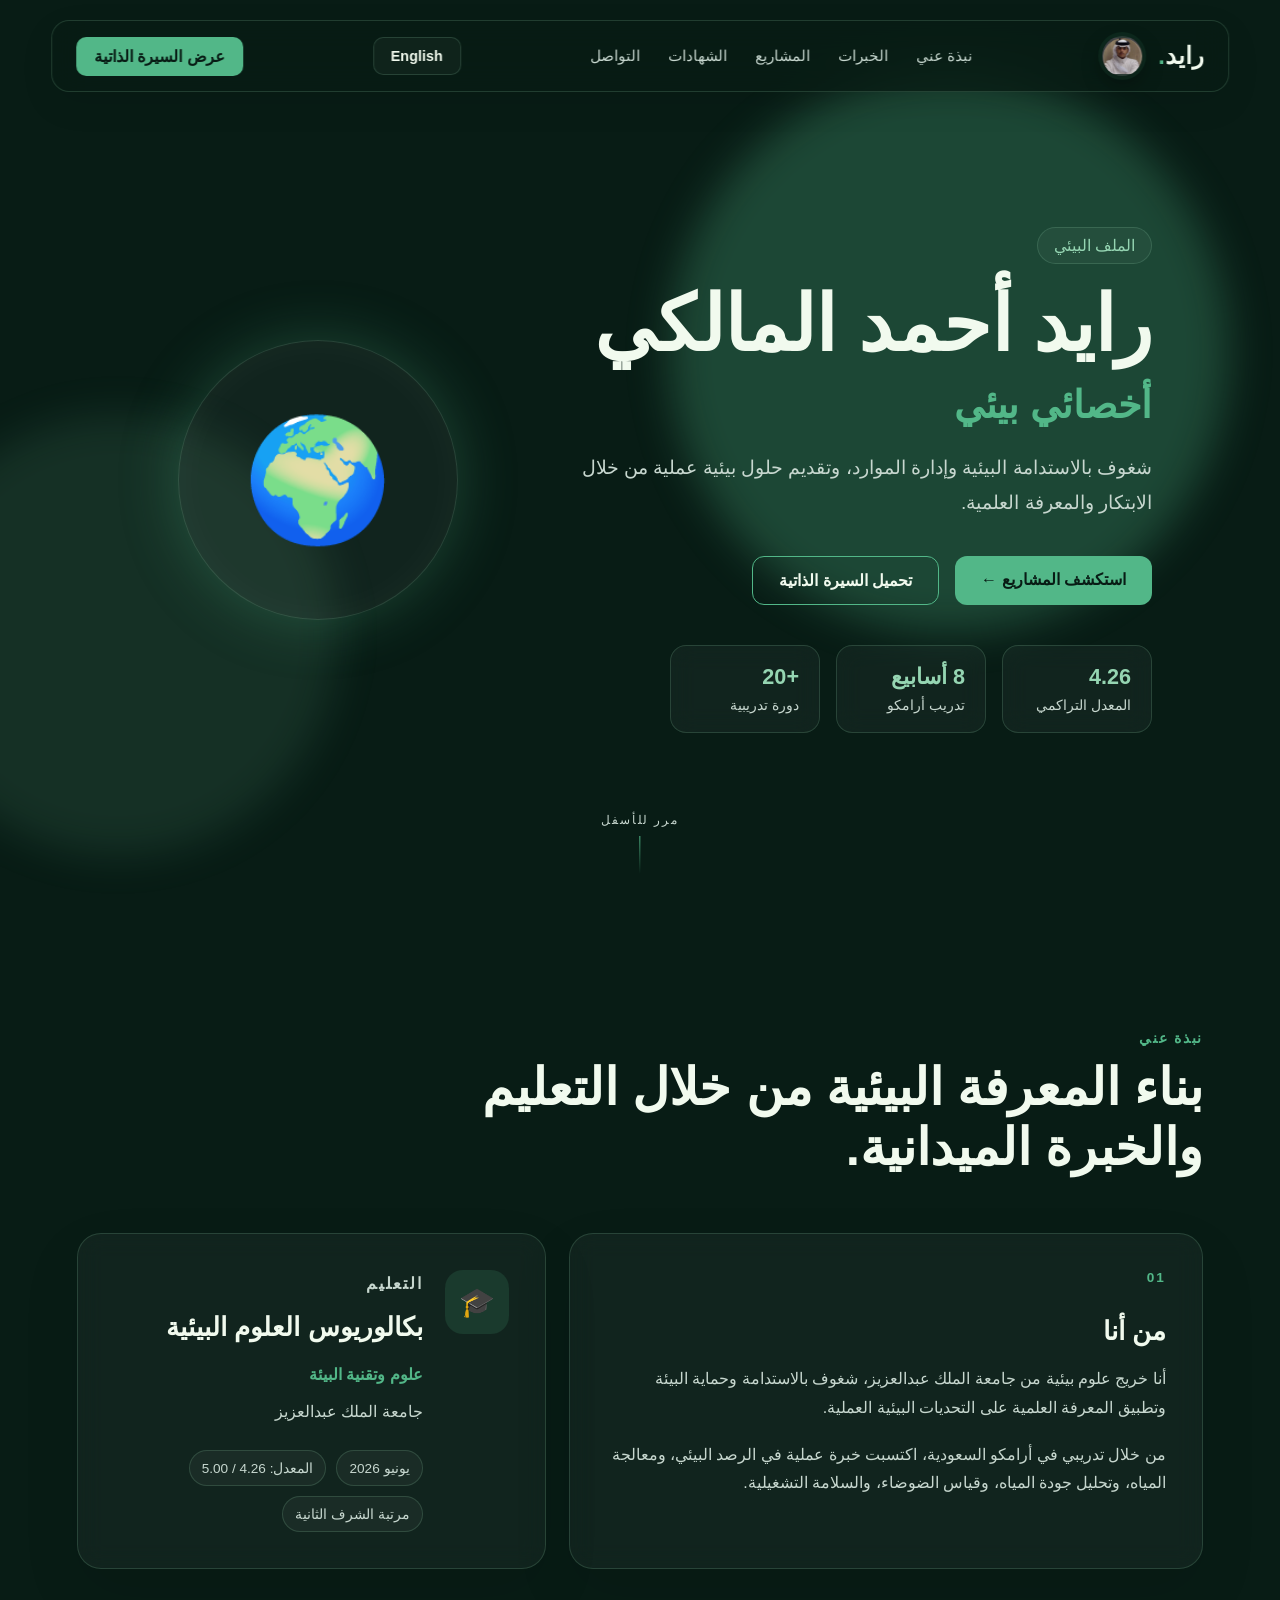
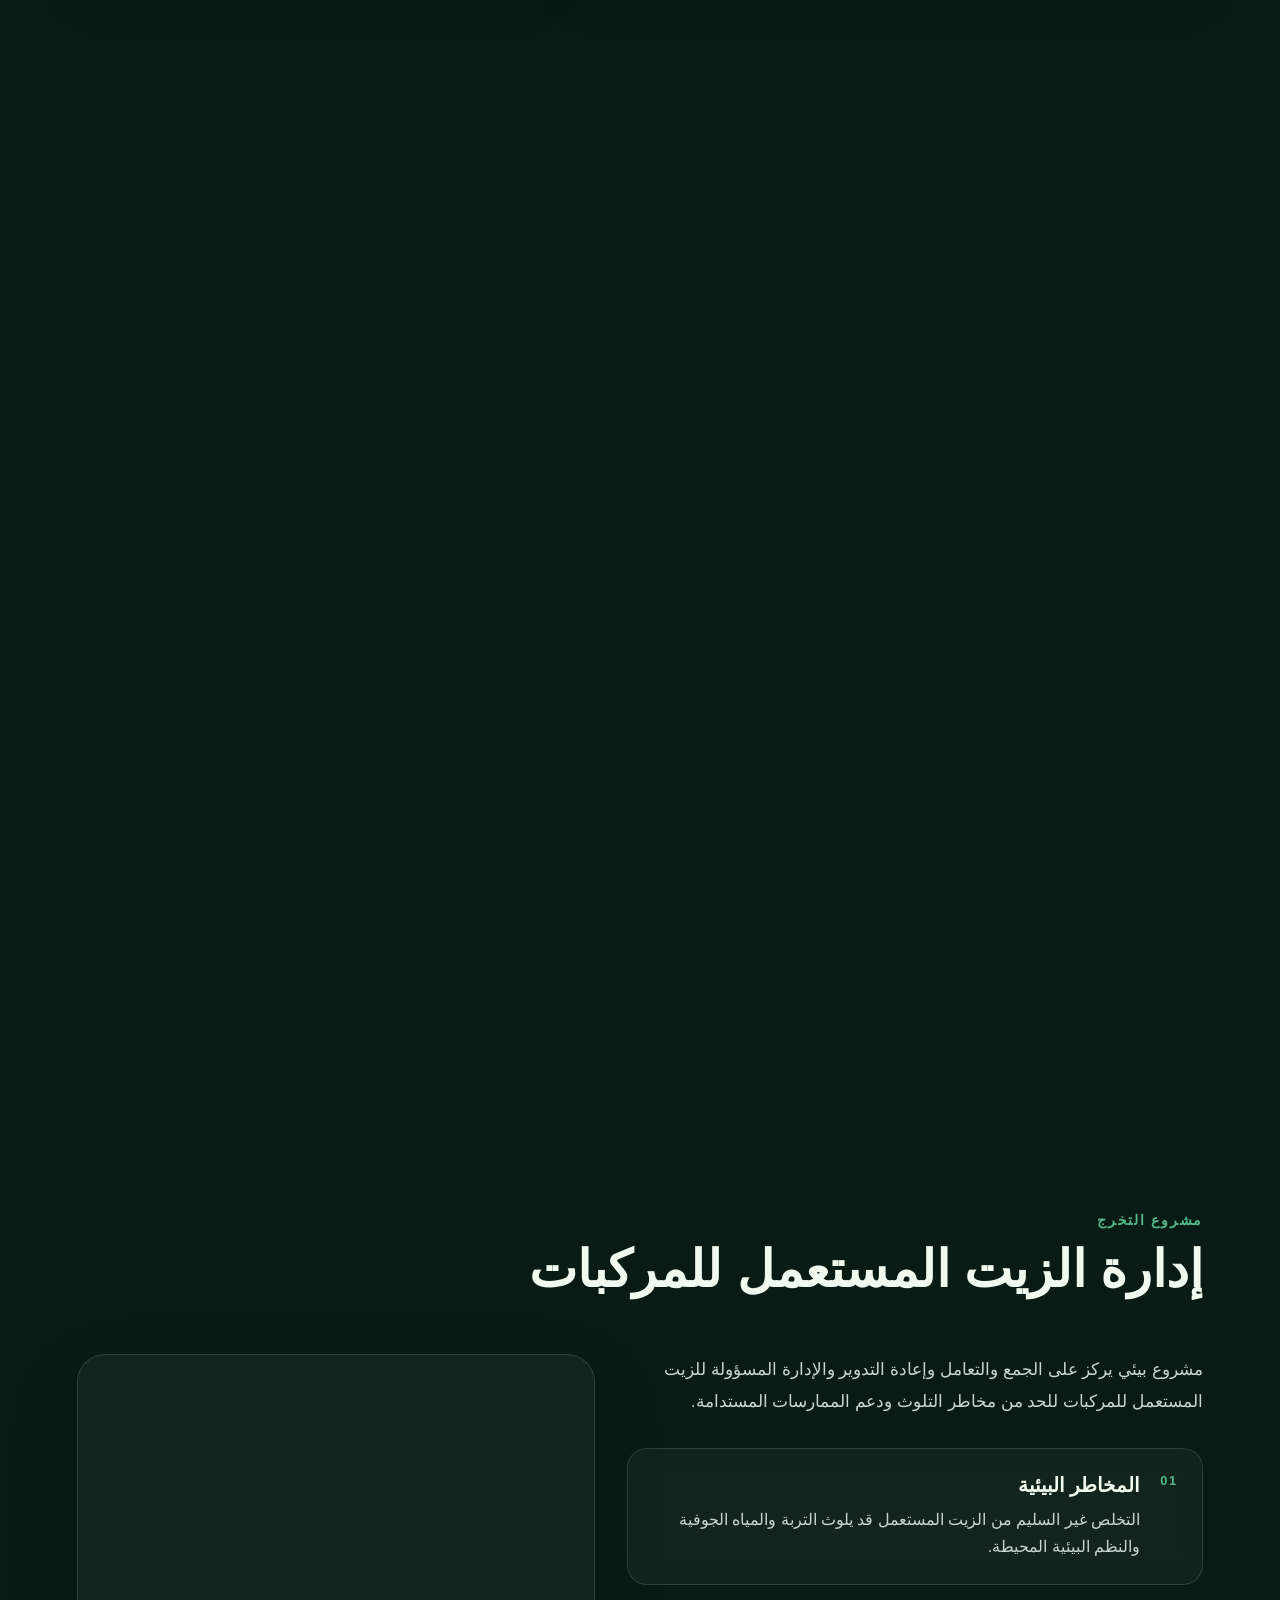
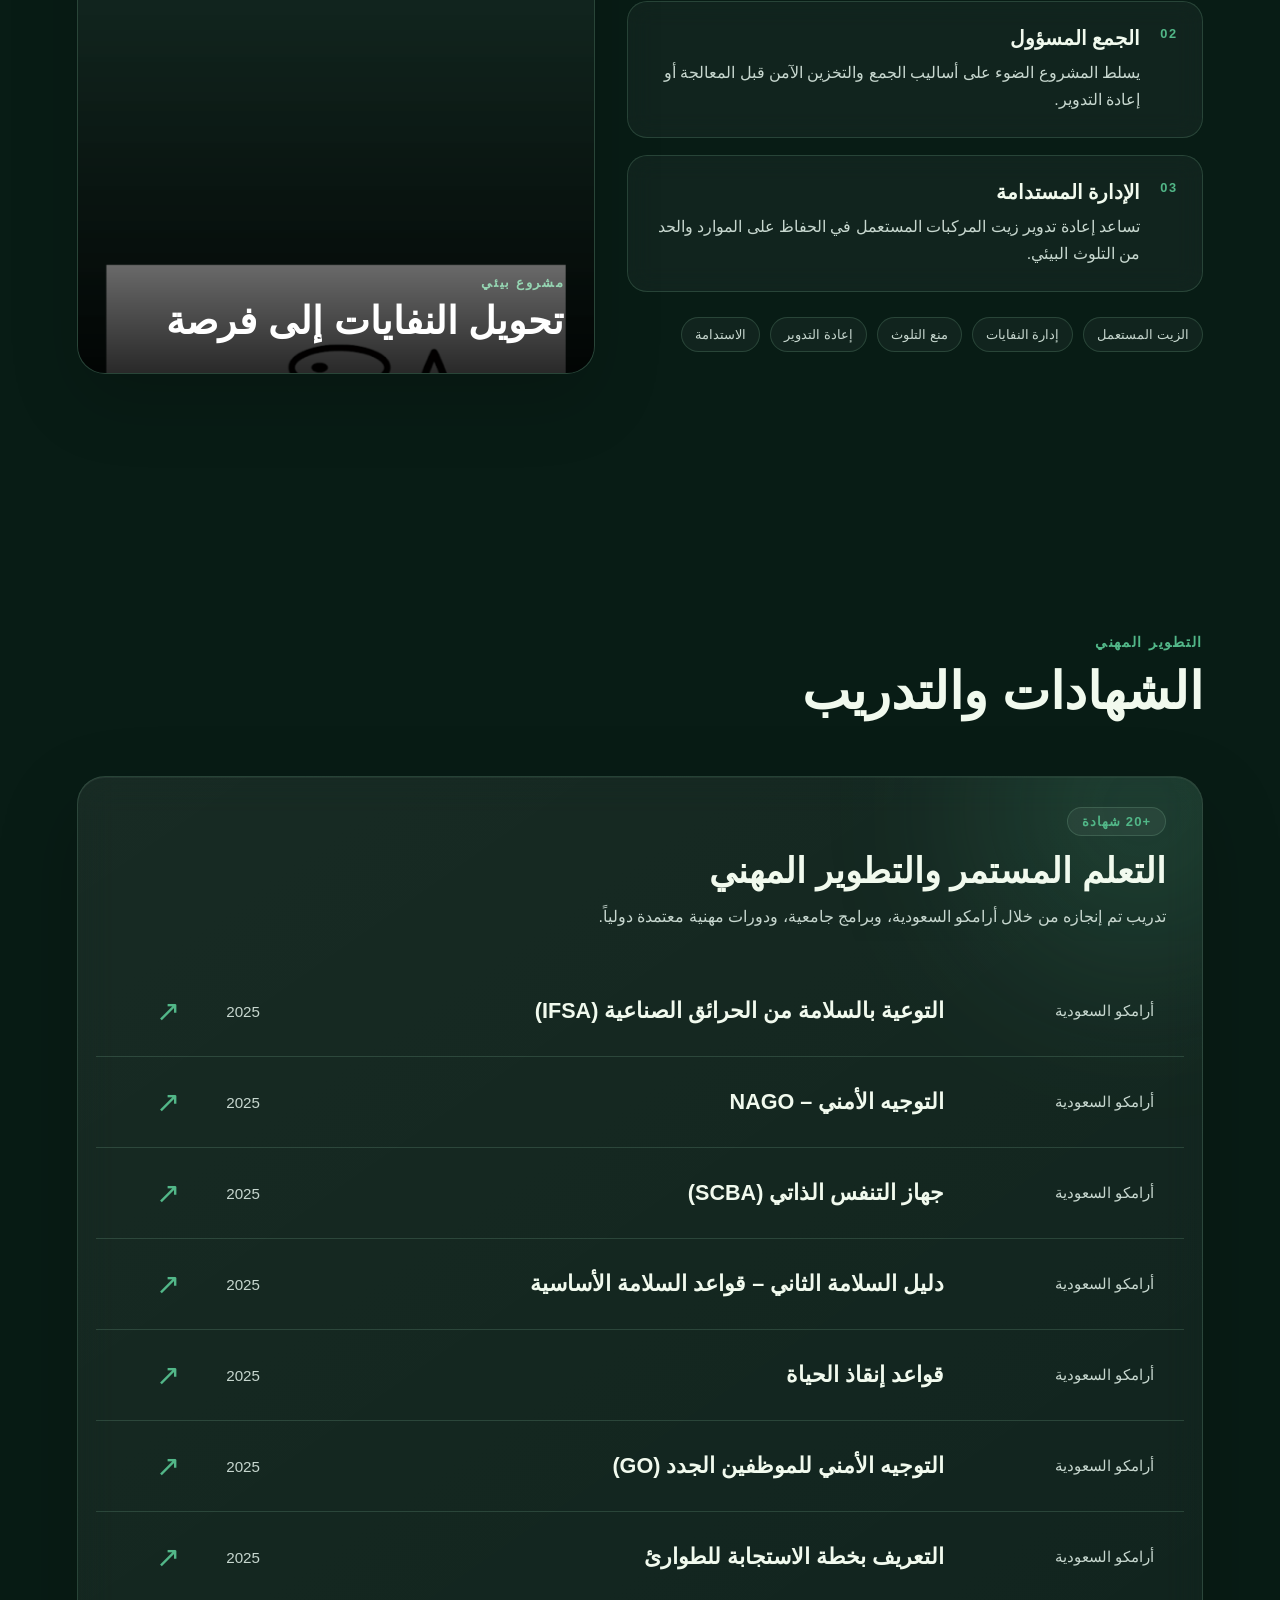
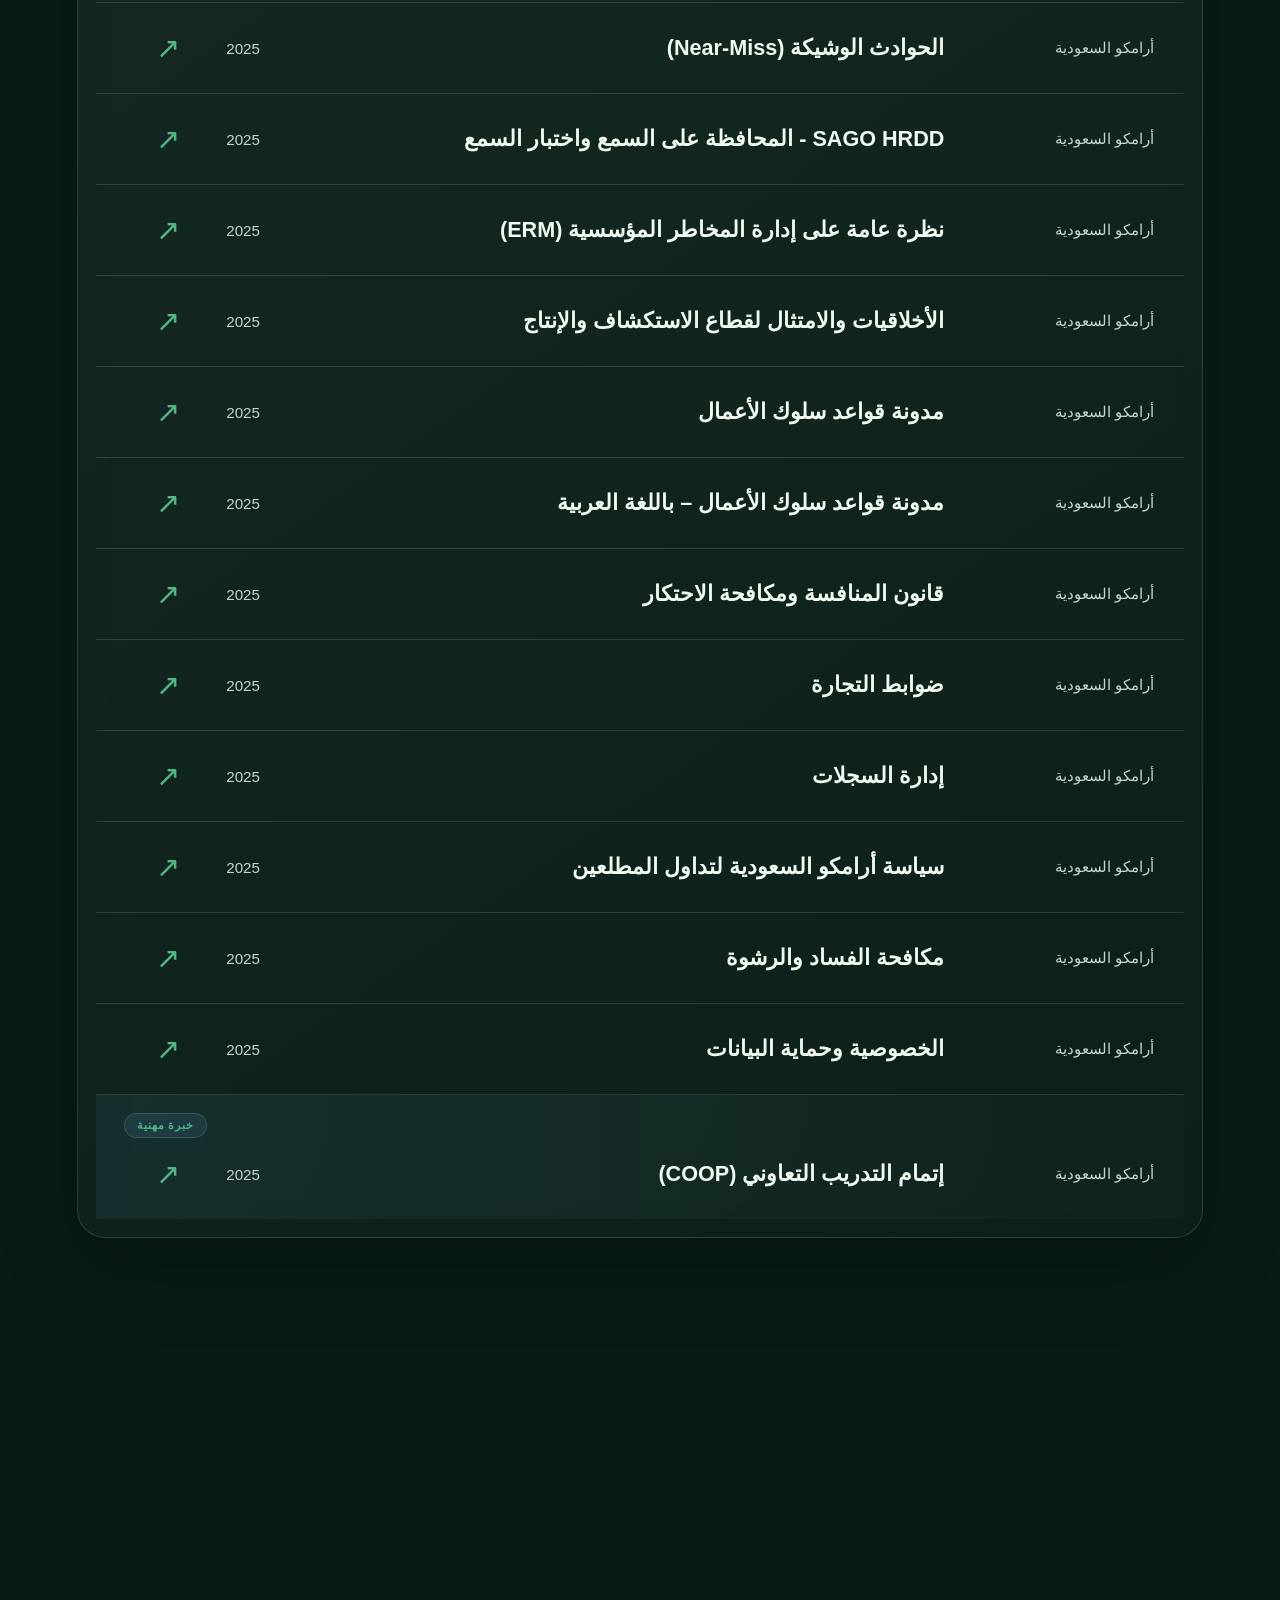
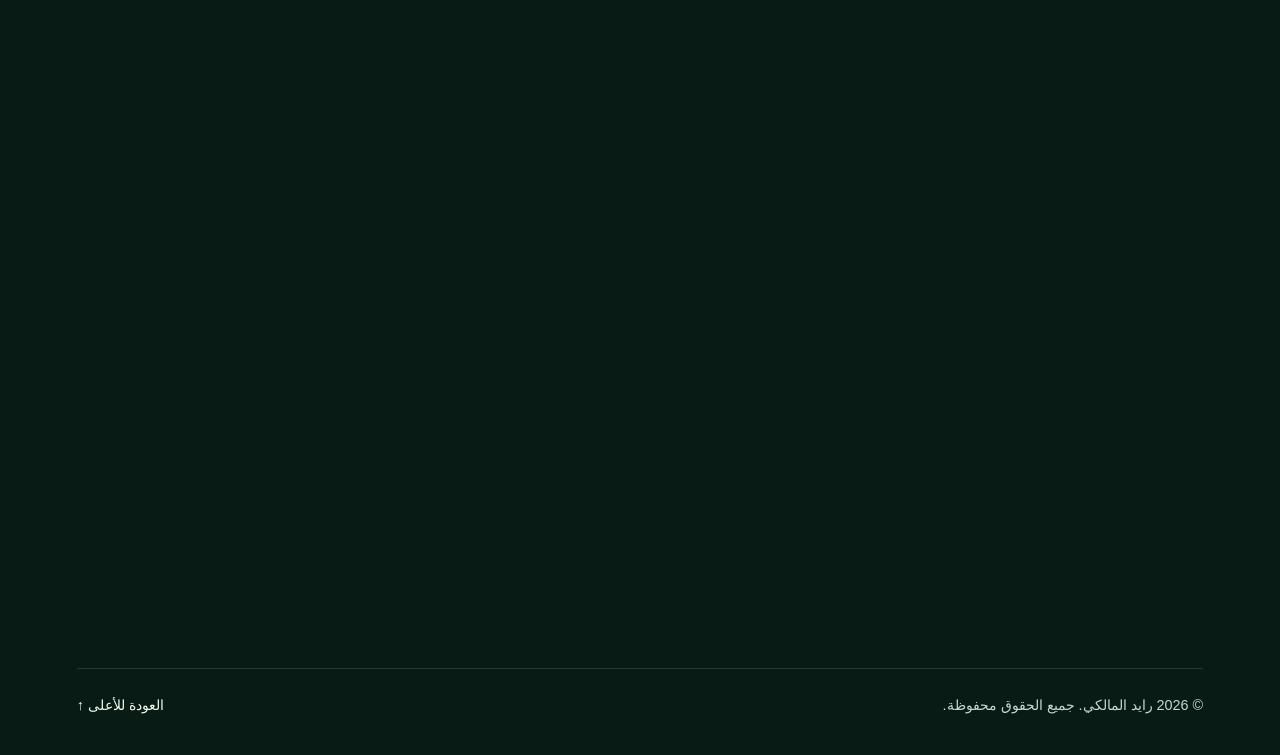
==== ar.html @ 4f777222 "Add Arabic version and language switch" ====
<!DOCTYPE html>
<html lang="ar" dir="rtl">

<head>
    <meta charset="UTF-8">

    <meta
        name="viewport"
        content="width=device-width, initial-scale=1.0"
    >

    <title>
         رايد أحمد المالكي | أخصائي بيئي
    </title>

    <link rel="stylesheet" href="style.css">
</head>


<body id="top" data-theme="forest">

    <div class="page-background">
        <div class="background-glow glow-one"></div>
        <div class="background-glow glow-two"></div>
    </div>

    <nav class="navbar">

       <div class="brand">

    <a href="#home" class="logo">
        رايد<span>.</span>
    </a>

    <div class="profile-placeholder"></div>

</div>

        <div class="nav-links">
            <a href="#about">نبذة عني</a>
            <a href="#experience">الخبرات</a>
            <a href="#projects">المشاريع</a>
            <a href="#certificates">الشهادات</a>
            <a href="#contact">التواصل</a>
        </div>
            <a href="index.html" class="language-switch">
    English
</a>
        <a
            href="Rayid.env cv.eng.pdf"
            class="cv-button"
            target="_blank"
        >
            عرض السيرة الذاتية
        </a>

    </nav>

    <header
        id="home"
        class="hero theme-section"
        data-theme="forest"
    >

        <div class="hero-content">

            <p class="hero-label">
                الملف البيئي
            </p>

            <h1>
                رايد أحمد المالكي
            </h1>

            <h2>
                أخصائي بيئي
            </h2>

            <p class="hero-description">
                شغوف بالاستدامة البيئية وإدارة الموارد، وتقديم حلول بيئية عملية
                من خلال الابتكار والمعرفة العلمية.
            </p>

            <div class="hero-buttons">

                <a href="#projects" class="primary-button">
                    استكشف المشاريع ←
                </a>

                <a
                    href="Rayid.env cv.eng.pdf"
                    class="secondary-button"
                    target="_blank"
                >
                    تحميل السيرة الذاتية
                </a>

            </div>

            <div class="hero-stats">

                <div class="stat-card">
                    <strong>4.26</strong>
                    <span>المعدل التراكمي</span>
                </div>

                <div class="stat-card">
                    <strong>8 أسابيع</strong>
                    <span>تدريب أرامكو</span>
                </div>

                <div class="stat-card">
                    <strong>+20</strong>
                    <span>دورة تدريبية</span>
                </div>

            </div>

        </div>

        <div class="hero-decoration">

            <div class="earth-circle">
                <div class="globe">🌍</div>
            </div>

        </div>

        <a href="#about" class="scroll-indicator">
            <span>مرر للأسفل</span>
            <div class="scroll-line"></div>
        </a>

    </header>

    <main>

        <section
            id="about"
            class="about-section theme-section"
            data-theme="sand"
        >

            <div class="section-heading">

                <p class="section-label">
                    نبذة عني
                </p>

                <h2>
                    بناء المعرفة البيئية من خلال التعليم والخبرة الميدانية.
                </h2>

            </div>

            <div class="about-grid">

                <article class="about-card reveal">

                    <div class="card-number">
                        01
                    </div>

                    <h3>
                        من أنا
                    </h3>

                    <p>
                        أنا خريج علوم بيئية من جامعة الملك عبدالعزيز، شغوف بالاستدامة
                        وحماية البيئة وتطبيق المعرفة العلمية على التحديات البيئية العملية.
                    </p>

                    <p>
                        من خلال تدريبي في أرامكو السعودية، اكتسبت خبرة عملية في الرصد
                        البيئي، ومعالجة المياه، وتحليل جودة المياه، وقياس الضوضاء،
                        والسلامة التشغيلية.
                    </p>

                </article>

                <article class="education-card reveal">

                    <div class="education-icon">
                        🎓
                    </div>

                    <div>

                        <p class="card-label">
                            التعليم
                        </p>

                        <h3>
                            بكالوريوس العلوم البيئية
                        </h3>

                        <p class="education-major">
                            علوم وتقنية البيئة
                        </p>

                        <p>
                            جامعة الملك عبدالعزيز
                        </p>

                        <div class="education-details">
                            <span>يونيو 2026</span>
                            <span>المعدل: 4.26 / 5.00</span>
                            <span>مرتبة الشرف الثانية</span>
                        </div>

                    </div>

                </article>

            </div>

            

        </section>

      <section
    id="experience"
    class="experience-section theme-section"
    data-theme="water"
>

    <div class="experience-content">

        <div class="section-heading reveal">

            <p class="section-label">
                الخبرة المهنية
            </p>

            <h2>
                التدريب البيئي في أرامكو السعودية
            </h2>

        </div>

        <div class="experience-layout">

            <div class="experience-image-card reveal">

                <img
    src="assets/images/water_treatment.jpg"
    alt="Water treatment facility"
    class="experience-image parallax-image"
>

                <div class="experience-image-overlay">

                    <span>
                        أرامكو السعودية
                    </span>

                    <h3>
                        تدريب ميداني بيئي
                    </h3>

                </div>

            </div>

            <div class="experience-details">

                <article class="experience-card reveal">

                    <span class="experience-number">
                        01
                    </span>

                    <div>

                        <h3>
                            معالجة المياه
                        </h3>

                        <p>
                            اكتسبت خبرة عملية في عمليات معالجة المياه والرصد البيئي
                            وتقييم جودة المياه.
                        </p>

                    </div>

                </article>

                <article class="experience-card reveal">

                    <span class="experience-number">
                        02
                    </span>

                    <div>

                        <h3>
                            الرصد البيئي
                        </h3>

                        <p>
                            شاركت في القياسات البيئية باستخدام أجهزة ميدانية مثل
                            مقياس العكارة، ومقياس مستوى الصوت، وجهاز التحليل الطيفي
                            DR3900.
                        </p>

                    </div>

                </article>

                <article class="experience-card reveal">

                    <span class="experience-number">
                        03
                    </span>

                    <div>

                        <h3>
                            السلامة والعمليات
                        </h3>

                        <p>
                            طورت وعياً بالسلامة التشغيلية والامتثال البيئي والتقارير
                            المهنية والإجراءات الصناعية.
                        </p>

                    </div>

                </article>

            </div>

        </div>

    </div>

</section>
<section
    id="projects"
    class="projects-section theme-section"
    data-theme="forest"
>

    <div class="section-heading reveal">

        <p class="section-label">
            مشروع التخرج
        </p>

        <h2>
            إدارة الزيت المستعمل للمركبات
        </h2>

    </div>

    <div class="project-showcase">

        <div class="project-information">

            <p class="project-introduction reveal">
                مشروع بيئي يركز على الجمع والتعامل وإعادة التدوير والإدارة المسؤولة
                للزيت المستعمل للمركبات للحد من مخاطر التلوث ودعم الممارسات المستدامة.
            </p>

            <div class="project-points">

                <article class="project-point reveal">

                    <span>01</span>

                    <div>
                        <h3>المخاطر البيئية</h3>

                        <p>
                            التخلص غير السليم من الزيت المستعمل قد يلوث التربة والمياه
                            الجوفية والنظم البيئية المحيطة.
                        </p>
                    </div>

                </article>

                <article class="project-point reveal">

                    <span>02</span>

                    <div>
                        <h3>الجمع المسؤول</h3>

                        <p>
                            يسلط المشروع الضوء على أساليب الجمع والتخزين الآمن قبل
                            المعالجة أو إعادة التدوير.
                        </p>
                    </div>

                </article>

                <article class="project-point reveal">

                    <span>03</span>

                    <div>
                        <h3>الإدارة المستدامة</h3>

                        <p>
                            تساعد إعادة تدوير زيت المركبات المستعمل في الحفاظ على
                            الموارد والحد من التلوث البيئي.
                        </p>
                    </div>

                </article>

            </div>

            <div class="project-tags reveal">
                <span>الزيت المستعمل</span>
                <span>إدارة النفايات</span>
                <span>منع التلوث</span>
                <span>إعادة التدوير</span>
                <span>الاستدامة</span>
            </div>

        </div>

        <div class="project-image-card reveal">

            <img
                src="assets/images/oil.png"
                alt="Used oil recycling and environmental management"
                class="project-image parallax-image"
            >

            <div class="project-image-overlay">

                <span>
                    مشروع بيئي
                </span>

                <h3>
                    تحويل النفايات إلى فرصة
                </h3>

            </div>

        </div>

    </div>

</section>
<section
    id="certificates"
    class="certificates-section theme-section"
    data-theme="forest"
>

    <div class="section-heading reveal">

        <p class="section-label">
            التطوير المهني
        </p>

        <h2>
            الشهادات والتدريب
        </h2>

    </div>

<div class="certificates-list">
<div class="certificates-intro">
    <span class="certificates-badge">+20 شهادة</span>

    <h3>التعلم المستمر والتطوير المهني</h3>

    <p>
        تدريب تم إنجازه من خلال أرامكو السعودية، وبرامج جامعية،
        ودورات مهنية معتمدة دولياً.
    </p>
</div>
    <a
        href="assets/certificates/Industrial Fire Safety Awareness (IFSA).pdf"
        data-pdf="assets/certificates/Industrial Fire Safety Awareness (IFSA).pdf"
        target="_blank"
        rel="noopener noreferrer"
        class="certificate-card reveal"
    >

        <div class="certificate-info">

            <p class="certificate-provider">
                أرامكو السعودية
            </p>

            <h3>
                التوعية بالسلامة من الحرائق الصناعية (IFSA)
            </h3>

            <span class="certificate-year">
                2025
            </span>

        </div>

        <div class="certificate-arrow">
            ↗
        </div>

    </a>

    <a
        href="assets/certificates/Safety Orientation – NAGO.pdf"
        data-pdf="assets/certificates/Safety Orientation – NAGO.pdf"
        target="_blank"
        rel="noopener noreferrer"
        class="certificate-card reveal"
    >

        <div class="certificate-info">

            <p class="certificate-provider">
                أرامكو السعودية
            </p>

            <h3>
                التوجيه الأمني – NAGO
            </h3>

            <span class="certificate-year">
                2025
            </span>

        </div>

        <div class="certificate-arrow">
            ↗
        </div>

    </a>

    <a
        href="assets/certificates/Self-Contained Breathing Apparatus (SCBA).pdf"
        data-pdf="assets/certificates/Self-Contained Breathing Apparatus (SCBA).pdf"
        target="_blank"
        rel="noopener noreferrer"
        class="certificate-card reveal"
    >

        <div class="certificate-info">

            <p class="certificate-provider">
                أرامكو السعودية
            </p>

            <h3>
                جهاز التنفس الذاتي (SCBA)
            </h3>

            <span class="certificate-year">
                2025
            </span>

        </div>

        <div class="certificate-arrow">
            ↗
        </div>

    </a>
<a
    href="assets/certificates/Safety Handbook II – Basic Safety Rules.pdf"
    data-pdf="assets/certificates/Safety Handbook II – Basic Safety Rules.pdf"
    target="_blank"
    rel="noopener noreferrer"
    class="certificate-card reveal"
>
    <div class="certificate-info">
        <p class="certificate-provider">أرامكو السعودية</p>
        <h3>دليل السلامة الثاني – قواعد السلامة الأساسية</h3>
        <span class="certificate-year">2025</span>
    </div>

    <div class="certificate-arrow">↗</div>
</a>

<a
    href="assets/certificates/Lifesaving Rules.pdf"
    data-pdf="assets/certificates/Lifesaving Rules.pdf"
    target="_blank"
    rel="noopener noreferrer"
    class="certificate-card reveal"
>
    <div class="certificate-info">
        <p class="certificate-provider">أرامكو السعودية</p>
        <h3>قواعد إنقاذ الحياة</h3>
        <span class="certificate-year">2025</span>
    </div>

    <div class="certificate-arrow">↗</div>
</a>

<a
    href="assets/certificates/GO New Employee Safety Orientation.pdf"
    data-pdf="assets/certificates/GO New Employee Safety Orientation.pdf"
    target="_blank"
    rel="noopener noreferrer"
    class="certificate-card reveal"
>
    <div class="certificate-info">
        <p class="certificate-provider">أرامكو السعودية</p>
        <h3>التوجيه الأمني للموظفين الجدد (GO)</h3>
        <span class="certificate-year">2025</span>
    </div>

    <div class="certificate-arrow">↗</div>
</a>

<a
    href="assets/certificates/Orientation to Emergency Response Plan.pdf"
    data-pdf="assets/certificates/Orientation to Emergency Response Plan.pdf"
    target="_blank"
    rel="noopener noreferrer"
    class="certificate-card reveal"
>
    <div class="certificate-info">
        <p class="certificate-provider">أرامكو السعودية</p>
        <h3>التعريف بخطة الاستجابة للطوارئ</h3>
        <span class="certificate-year">2025</span>
    </div>

    <div class="certificate-arrow">↗</div>
</a>

<a
    href="assets/certificates/Near-Miss.pdf"
    data-pdf="assets/certificates/Near-Miss.pdf"
    target="_blank"
    rel="noopener noreferrer"
    class="certificate-card reveal"
>
    <div class="certificate-info">
        <p class="certificate-provider">أرامكو السعودية</p>
        <h3>الحوادث الوشيكة (Near-Miss)</h3>
        <span class="certificate-year">2025</span>
    </div>

    <div class="certificate-arrow">↗</div>
</a>

<a
    href="assets/certificates/SAGO HRDD Hearing Test Conservation.pdf"
    data-pdf="assets/certificates/SAGO HRDD Hearing Test Conservation.pdf"
    target="_blank"
    rel="noopener noreferrer"
    class="certificate-card reveal"
>
    <div class="certificate-info">
        <p class="certificate-provider">أرامكو السعودية</p>
        <h3>SAGO HRDD - المحافظة على السمع واختبار السمع</h3>
        <span class="certificate-year">2025</span>
    </div>

    <div class="certificate-arrow">↗</div>
</a>

<a
    href="assets/certificates/ERM Overview.pdf"
    data-pdf="assets/certificates/ERM Overview.pdf"
    target="_blank"
    rel="noopener noreferrer"
    class="certificate-card reveal"
>
    <div class="certificate-info">
        <p class="certificate-provider">أرامكو السعودية</p>
        <h3>نظرة عامة على إدارة المخاطر المؤسسية (ERM)</h3>
        <span class="certificate-year">2025</span>
    </div>

    <div class="certificate-arrow">↗</div>
</a>

<a
    href="assets/certificates/Ethics and Compliance for Upstream.pdf"
    data-pdf="assets/certificates/Ethics and Compliance for Upstream.pdf"
    target="_blank"
    rel="noopener noreferrer"
    class="certificate-card reveal"
>
    <div class="certificate-info">
        <p class="certificate-provider">أرامكو السعودية</p>
        <h3>الأخلاقيات والامتثال لقطاع الاستكشاف والإنتاج</h3>
        <span class="certificate-year">2025</span>
    </div>

    <div class="certificate-arrow">↗</div>
</a>

<a
    href="assets/certificates/Code of Business Conduct.pdf"
    data-pdf="assets/certificates/Code of Business Conduct.pdf"
    target="_blank"
    rel="noopener noreferrer"
    class="certificate-card reveal"
>
    <div class="certificate-info">
        <p class="certificate-provider">أرامكو السعودية</p>
        <h3>مدونة قواعد سلوك الأعمال</h3>
        <span class="certificate-year">2025</span>
    </div>

    <div class="certificate-arrow">↗</div>
</a>

<a
    href="assets/certificates/Code of Business Conduct – Arabic.pdf"
    data-pdf="assets/certificates/Code of Business Conduct – Arabic.pdf"
    target="_blank"
    rel="noopener noreferrer"
    class="certificate-card reveal"
>
    <div class="certificate-info">
        <p class="certificate-provider">أرامكو السعودية</p>
        <h3>مدونة قواعد سلوك الأعمال – باللغة العربية</h3>
        <span class="certificate-year">2025</span>
    </div>

    <div class="certificate-arrow">↗</div>
</a>

<a
    href="assets/certificates/Competition Anti-Trust Law.pdf"
    data-pdf="assets/certificates/Competition Anti-Trust Law.pdf"
    target="_blank"
    rel="noopener noreferrer"
    class="certificate-card reveal"
>
    <div class="certificate-info">
        <p class="certificate-provider">أرامكو السعودية</p>
        <h3>قانون المنافسة ومكافحة الاحتكار</h3>
        <span class="certificate-year">2025</span>
    </div>

    <div class="certificate-arrow">↗</div>
</a>

<a
    href="assets/certificates/Trade Controls.pdf"
    data-pdf="assets/certificates/Trade Controls.pdf"
    target="_blank"
    rel="noopener noreferrer"
    class="certificate-card reveal"
>
    <div class="certificate-info">
        <p class="certificate-provider">أرامكو السعودية</p>
        <h3>ضوابط التجارة</h3>
        <span class="certificate-year">2025</span>
    </div>

    <div class="certificate-arrow">↗</div>
</a>

<a
    href="assets/certificates/Records Management.pdf"
    data-pdf="assets/certificates/Records Management.pdf"
    target="_blank"
    rel="noopener noreferrer"
    class="certificate-card reveal"
>
    <div class="certificate-info">
        <p class="certificate-provider">أرامكو السعودية</p>
        <h3>إدارة السجلات</h3>
        <span class="certificate-year">2025</span>
    </div>

    <div class="certificate-arrow">↗</div>
</a>

<a
    href="assets/certificates/Saudi Aramco Insider Trading Policy.pdf"
    data-pdf="assets/certificates/Saudi Aramco Insider Trading Policy.pdf"
    target="_blank"
    rel="noopener noreferrer"
    class="certificate-card reveal"
>
    <div class="certificate-info">
        <p class="certificate-provider">أرامكو السعودية</p>
        <h3>سياسة أرامكو السعودية لتداول المطلعين</h3>
        <span class="certificate-year">2025</span>
    </div>

    <div class="certificate-arrow">↗</div>
</a>

<a
    href="assets/certificates/Anti-Corruption Anti-Bribery.pdf"
    data-pdf="assets/certificates/Anti-Corruption Anti-Bribery.pdf"
    target="_blank"
    rel="noopener noreferrer"
    class="certificate-card reveal"
>
    <div class="certificate-info">
        <p class="certificate-provider">أرامكو السعودية</p>
        <h3>مكافحة الفساد والرشوة</h3>
        <span class="certificate-year">2025</span>
    </div>

    <div class="certificate-arrow">↗</div>
</a>

<a
    href="assets/certificates/Privacy and Data Protection.pdf"
    data-pdf="assets/certificates/Privacy and Data Protection.pdf"
    target="_blank"
    rel="noopener noreferrer"
    class="certificate-card reveal"
>
    <div class="certificate-info">
        <p class="certificate-provider">أرامكو السعودية</p>
        <h3>الخصوصية وحماية البيانات</h3>
        <span class="certificate-year">2025</span>
    </div>

    <div class="certificate-arrow">↗</div>
</a>

<a
    href="assets/certificates/COOP Training Completion.pdf"
    data-pdf="assets/certificates/COOP Training Completion.pdf"
    target="_blank"
    rel="noopener noreferrer"
    class="certificate-card featured-certificate reveal"
>
    <span class="certificate-badge">
        خبرة مهنية
    </span>

    <div class="certificate-info">
        <p class="certificate-provider">أرامكو السعودية</p>
        <h3>إتمام التدريب التعاوني (COOP)</h3>
        <span class="certificate-year">2025</span>
    </div>

    <div class="certificate-arrow">↗</div>
</a>
</div>

</section>

<section
    id="contact"
    class="contact-section theme-section"
    data-theme="midnight"
>
    <div class="contact-container">
    
        <div class="contact-content reveal">
    
            <p class="section-label">
                لنتواصل
            </p>
    
            <h2>
                لنعمل معاً.
            </h2>
    
            <p class="contact-description">
                أنا منفتح دائماً على الفرص المهنية والتعاون الهادف.
            </p>
    
           <a
    href="#"
    class="contact-primary-button"
    onclick="return false;"
>
    تواصل معي
    <span>↗</span>
</a>
        </div>
        <div class="contact-actions reveal">

            <a
                    href="mailto:Rayid.env@gmail.com?subject=Opportunity%20from%20your%20Portfolio"

                class="contact-action"
            >
                <div class="contact-action-text">
                    <span>البريد الإلكتروني</span>
                    <strong>Rayid.env@gmail.com</strong>
                </div>

                <span class="contact-arrow">↗</span>
            </a>

            <a
                href="https://www.linkedin.com/in/%D8%B1%D8%A7%D9%8A%D8%AF-%D8%A7%D9%84%D9%85%D8%A7%D9%84%D9%83%D9%8A-a6b487300"
                target="_blank"
                rel="noopener noreferrer"
                class="contact-action"
            >
                <div class="contact-action-text">
                    <span>لينكدإن</span>
                    <strong>رايد أحمد المالكي</strong>
                </div>

                <span class="contact-arrow">↗</span>
            </a>
<a
    href="https://wa.me/966566413746?text=Hello%20Rayid,%20I%20visited%20your%20portfolio%20and%20would%20like%20to%20connect."
    target="_blank"
    rel="noopener noreferrer"
    class="contact-action"
>
    <div class="contact-action-text">
        <span>واتساب</span>
        <strong>+966 56 641 3746</strong>
    </div>

    <span class="contact-arrow">↗</span>
</a>

        </div>

    </div>
</section>
<footer class="site-footer">
    <p>
        © 2026 رايد المالكي. جميع الحقوق محفوظة.
    </p>

    <a href="#top">
        العودة للأعلى ↑
    </a>
</footer>
</main>

<script src="script.js"></script>



</body>

</html>
---- style.css ----
* {
    margin: 0;
    padding: 0;
    box-sizing: border-box;
}

:root {
    --background: #081c15;
    --background-secondary: #0a2119;

    --text-primary: #f1faee;
    --text-secondary: #c7d7cf;

    --accent: #52b788;
    --accent-light: #95d5b2;
    --accent-dark: #081c15;

    --card-background: rgba(255, 255, 255, 0.04);
    --card-border: rgba(149, 213, 178, 0.18);

    --navbar-background: rgba(8, 28, 21, 0.76);

    --glow-one: rgba(82, 183, 136, 0.28);
    --glow-two: rgba(116, 198, 157, 0.12);
}

html {
    scroll-behavior: smooth;
}
.brand{
    display:flex;
    align-items:center;
    gap:16px;
}

.profile-placeholder {
    width: 40px;
    height: 40px;

    border-radius: 50%;

    background-image: url("assets/images/profile.png");
    background-size: cover;
    background-position: center;
    background-repeat: no-repeat;

    border: 2px solid rgba(255,255,255,.15);

    box-shadow:
        0 0 0 4px rgba(82,183,136,.08),
        0 8px 20px rgba(0,0,0,.35);

    transition: .3s;
}

.profile-placeholder:hover {
    transform: scale(1.08);

    border-color: #52b788;
}
body {
    min-height: 100vh;

    color: var(--text-primary);
    background: var(--background);

    font-family: Arial, Helvetica, sans-serif;

    transition:
        background-color 1.1s ease,
        color 1.1s ease;
}

body[data-theme="forest"] {
    --background: #081c15;
    --background-secondary: #0a2119;

    --text-primary: #f1faee;
    --text-secondary: #c7d7cf;

    --accent: #52b788;
    --accent-light: #95d5b2;
    --accent-dark: #081c15;

    --card-background: rgba(255, 255, 255, 0.04);
    --card-border: rgba(149, 213, 178, 0.18);

    --navbar-background: rgba(8, 28, 21, 0.76);

    --glow-one: rgba(82, 183, 136, 0.28);
    --glow-two: rgba(116, 198, 157, 0.12);
}
body[data-theme="midnight"] {
    --background: #07111b;
    --background-secondary: #0d1723;

    --text-primary: #f5f7fa;
    --text-secondary: #bcc7d2;

    --accent: #6bb8ff;
    --accent-light: #9fd3ff;
    --accent-dark: #07111b;

    --card-background: rgba(255, 255, 255, 0.04);
    --card-border: rgba(107, 184, 255, 0.18);

    --navbar-background: rgba(7, 17, 27, 0.78);

    --glow-one: rgba(107, 184, 255, 0.22);
    --glow-two: rgba(70, 120, 180, 0.1);
}
body[data-theme="carbon"] {
    --background: #071218;
    --background-secondary: #0b1a21;

    --text-primary: #f4f7f8;
    --text-secondary: #b7c5ca;

    --accent: #5ac8a8;
    --accent-light: #9be3cf;
    --accent-dark: #071218;

    --card-background: rgba(255, 255, 255, 0.035);
    --card-border: rgba(154, 227, 207, 0.16);

    --navbar-background: rgba(7, 18, 24, 0.8);

    --glow-one: rgba(90, 200, 168, 0.2);
    --glow-two: rgba(79, 124, 145, 0.12);
}

body[data-theme="sand"] {
    --background: #cabf9d;
    --background-secondary: #d8cfb1;

    --text-primary: #20372d;
    --text-secondary: #4e6258;

    --accent: #687c45;
    --accent-light: #435c37;
    --accent-dark: #f4eedc;

    --card-background: rgba(255, 255, 255, 0.28);
    --card-border: rgba(68, 88, 65, 0.22);

    --navbar-background: rgba(218, 208, 178, 0.78);

    --glow-one: rgba(119, 137, 75, 0.24);
    --glow-two: rgba(231, 219, 181, 0.42);
}

body[data-theme="water"] {
    --background: #082f3d;
    --background-secondary: #0c4051;

    --text-primary: #eaf8f9;
    --text-secondary: #b9dce0;

    --accent: #56c2c9;
    --accent-light: #9de0e2;
    --accent-dark: #062a35;

    --card-background: rgba(255, 255, 255, 0.05);
    --card-border: rgba(114, 211, 217, 0.2);

    --navbar-background: rgba(6, 42, 53, 0.78);

    --glow-one: rgba(56, 174, 185, 0.28);
    --glow-two: rgba(84, 200, 210, 0.12);
}

a {
    color: inherit;
}

.page-background {
    position: fixed;
    inset: 0;

    overflow: hidden;
    pointer-events: none;

    background: var(--background);

    transition: background 1.1s ease;

    z-index: -10;
}

.background-glow {
    position: absolute;

    border-radius: 50%;

    filter: blur(20px);

    transition:
        background 1.1s ease,
        transform 1.5s ease,
        opacity 1.1s ease;
}

.glow-one {
    width: 560px;
    height: 560px;

    top: 8%;
    right: 4%;

    background: var(--glow-one);
}

.glow-two {
    width: 440px;
    height: 440px;

    bottom: 5%;
    left: -8%;

    background: var(--glow-two);
}

body[data-theme="sand"] .glow-one {
    transform: translate(-18vw, 35vh);
}

body[data-theme="sand"] .glow-two {
    transform: translate(45vw, -20vh);
}

body[data-theme="water"] .glow-one {
    transform: translate(-50vw, 90vh);
}

body[data-theme="water"] .glow-two {
    transform: translate(70vw, -70vh);
}

/* Navbar */

.navbar {
    position: fixed;
    top: 20px;
    left: 50%;

    width: min(1180px, 92%);
    height: 72px;

    display: flex;
    align-items: center;
    justify-content: space-between;

    padding: 0 24px;

    transform: translateX(-50%);

    border: 1px solid var(--card-border);
    border-radius: 18px;

    background: var(--navbar-background);
    backdrop-filter: blur(18px);

    box-shadow: 0 12px 35px rgba(0, 0, 0, 0.08);

    transition:
        background 0.9s ease,
        border-color 0.9s ease,
        height 0.35s ease,
        top 0.35s ease;

    z-index: 1000;
}

.navbar.scrolled {
    top: 10px;
    height: 62px;
}

.logo {
    color: var(--text-primary);

    text-decoration: none;

    font-size: 1.5rem;
    font-weight: 800;

    transition: color 0.9s ease;
}

.logo span {
    color: var(--accent);

    transition: color 0.9s ease;
}

.nav-links {
    display: flex;
    align-items: center;

    gap: 28px;
}

.nav-links a {
    color: var(--text-secondary);

    text-decoration: none;

    font-size: 0.95rem;

    transition:
        color 0.25s ease,
        transform 0.25s ease;
}

.nav-links a:hover {
    color: var(--accent);
    transform: translateY(-2px);
}
.language-switch {
    display: inline-flex;
    align-items: center;
    justify-content: center;

    min-width: 88px;
    padding: 10px 16px;

    color: var(--text-primary);
    text-decoration: none;

    border: 1px solid var(--card-border);
    border-radius: 10px;

    background: rgba(255, 255, 255, 0.035);

    font-size: 0.9rem;
    font-weight: 700;

    transition:
        color 0.3s ease,
        background 0.3s ease,
        border-color 0.3s ease,
        transform 0.3s ease;
}

.language-switch:hover {
    color: var(--accent-dark);

    background: var(--accent);
    border-color: var(--accent);

    transform: translateY(-2px);
}
.cv-button {
    display: inline-block;

    padding: 10px 18px;

    color: var(--accent-dark);
    background: var(--accent);

    text-decoration: none;
    font-weight: 700;

    border-radius: 10px;

    transition:
        background 0.9s ease,
        color 0.9s ease,
        transform 0.25s ease;
}

.cv-button:hover {
    transform: translateY(-2px);
}

/* Hero */

.hero {
    position: relative;

    min-height: 100vh;

    display: flex;
    align-items: center;
    justify-content: space-between;

    gap: 60px;

    padding: 130px 10% 70px;

    overflow: hidden;
}

.hero-content {
    max-width: 760px;
}

.hero-label {
    display: inline-block;

    margin-bottom: 20px;
    padding: 8px 16px;

    color: var(--accent-light);

    border: 1px solid var(--card-border);
    border-radius: 50px;

    background: var(--card-background);

    transition:
        color 0.9s ease,
        border-color 0.9s ease,
        background 0.9s ease;
}

.hero h1 {
    max-width: 900px;

    margin-bottom: 18px;

    color: var(--text-primary);

    font-size: clamp(3rem, 6vw, 6rem);
    line-height: 1.05;

    transition: color 0.9s ease;
}

.hero h2 {
    margin-bottom: 24px;

    color: var(--accent);

    font-size: clamp(1.6rem, 3vw, 2.7rem);

    transition: color 0.9s ease;
}

.hero-description {
    max-width: 700px;

    color: var(--text-secondary);

    font-size: 1.2rem;
    line-height: 1.8;

    transition: color 0.9s ease;
}

.hero-buttons {
    display: flex;
    flex-wrap: wrap;

    gap: 16px;

    margin-top: 36px;
}

.primary-button,
.secondary-button {
    display: inline-block;

    padding: 14px 26px;

    border-radius: 12px;

    text-decoration: none;
    font-weight: bold;

    transition:
        background 0.9s ease,
        color 0.9s ease,
        border-color 0.9s ease,
        transform 0.25s ease;
}

.primary-button {
    color: var(--accent-dark);
    background: var(--accent);
}

.primary-button:hover,
.secondary-button:hover {
    transform: translateY(-3px);
}

.secondary-button {
    color: var(--text-primary);

    border: 1px solid var(--accent);

    background: transparent;
}

.hero-stats {
    display: flex;
    flex-wrap: wrap;

    gap: 16px;

    margin-top: 40px;
}

.stat-card {
    min-width: 150px;

    padding: 18px 20px;

    border: 1px solid var(--card-border);
    border-radius: 16px;

    background: var(--card-background);
    backdrop-filter: blur(12px);

    transition:
        transform 0.3s ease,
        background 0.9s ease,
        border-color 0.9s ease;
}

.stat-card:hover {
    transform: translateY(-5px);
}

.stat-card strong {
    display: block;

    margin-bottom: 6px;

    color: var(--accent-light);

    font-size: 1.35rem;

    transition: color 0.9s ease;
}

.stat-card span {
    color: var(--text-secondary);

    font-size: 0.9rem;

    transition: color 0.9s ease;
}

/* Globe */

.hero-decoration {
    width: 380px;
    height: 380px;

    display: flex;
    align-items: center;
    justify-content: center;

    flex-shrink: 0;
}

.earth-circle {
    width: 280px;
    height: 280px;

    display: flex;
    align-items: center;
    justify-content: center;

    border: 1px solid var(--card-border);
    border-radius: 50%;

    background: var(--card-background);

    box-shadow:
        0 0 60px var(--glow-one),
        inset 0 0 40px rgba(255, 255, 255, 0.04);

    transition:
        border-color 0.9s ease,
        background 0.9s ease,
        box-shadow 0.9s ease;
}

.globe {
    display: inline-block;

    font-size: 120px;

    animation: globeFloat 5s ease-in-out infinite;
}

@keyframes globeFloat {
    0%,
    100% {
        transform: translateY(0);
    }

    50% {
        transform: translateY(-14px);
    }
}

.scroll-indicator {
    position: absolute;
    bottom: 26px;
    left: 50%;

    display: flex;
    flex-direction: column;
    align-items: center;

    gap: 9px;

    color: var(--text-secondary);

    text-decoration: none;
    font-size: 0.75rem;
    letter-spacing: 0.15em;
    text-transform: uppercase;

    transform: translateX(-50%);
}

.scroll-line {
    width: 1px;
    height: 38px;

    background: linear-gradient(
        to bottom,
        var(--accent),
        transparent
    );

    animation: scrollPulse 1.8s ease-in-out infinite;
}

@keyframes scrollPulse {
    0%,
    100% {
        opacity: 0.35;
        transform: scaleY(0.7);
        transform-origin: top;
    }

    50% {
        opacity: 1;
        transform: scaleY(1);
        transform-origin: top;
    }
}

/* Sections */

main {
    background: transparent;
}

section {
    scroll-margin-top: 110px;
}

.about-section,
.placeholder-section {
    width: min(1180px, 88%);

    margin: auto;

    padding: 130px 0;
}

.section-heading {
    max-width: 820px;

    margin-bottom: 54px;
}

.section-label,
.card-label {
    margin-bottom: 12px;

    color: var(--accent);

    font-size: 0.9rem;
    font-weight: 700;
    letter-spacing: 0.12em;
    text-transform: uppercase;

    transition: color 0.9s ease;
}

.section-heading h2,
.placeholder-section h2 {
    color: var(--text-primary);

    font-size: clamp(2rem, 4vw, 3.7rem);
    line-height: 1.18;

    transition: color 0.9s ease;
}

.about-grid {
    display: grid;
    grid-template-columns: 1.15fr 0.85fr;

    gap: 24px;
}

.about-card,
.education-card,
.graduation-project {
    border: 1px solid var(--card-border);

    background: var(--card-background);

    box-shadow: 0 24px 60px rgba(0, 0, 0, 0.09);

    backdrop-filter: blur(12px);

    transition:
        transform 0.35s ease,
        opacity 0.7s ease,
        background 0.9s ease,
        border-color 0.9s ease;
}

.about-card,
.education-card {
    min-height: 330px;

    padding: 36px;

    border-radius: 24px;
}

.about-card:hover,
.education-card:hover,
.graduation-project:hover {
    transform: translateY(-6px);
}

.card-number {
    margin-bottom: 30px;

    color: var(--accent);

    font-size: 0.85rem;
    font-weight: 700;
    letter-spacing: 0.15em;
}

.about-card h3,
.education-card h3,
.graduation-project h3 {
    margin-bottom: 18px;

    color: var(--text-primary);

    font-size: 1.65rem;

    transition: color 0.9s ease;
}

.about-card p,
.education-card p,
.graduation-project p,
.placeholder-section p {
    color: var(--text-secondary);

    font-size: 1rem;
    line-height: 1.8;

    transition: color 0.9s ease;
}

.about-card p + p {
    margin-top: 18px;
}

.education-card {
    display: flex;

    gap: 22px;
}

.education-icon {
    width: 64px;
    height: 64px;

    display: grid;
    place-items: center;

    flex-shrink: 0;

    border-radius: 18px;

    background: color-mix(
        in srgb,
        var(--accent) 14%,
        transparent
    );

    font-size: 1.8rem;
}

.education-major {
    margin-bottom: 8px;

    color: var(--accent) !important;

    font-weight: 700;
}

.education-details {
    display: flex;
    flex-wrap: wrap;

    gap: 10px;

    margin-top: 24px;
}

.education-details span {
    padding: 9px 12px;

    color: var(--text-secondary);

    border: 1px solid var(--card-border);
    border-radius: 999px;

    background: var(--card-background);

    font-size: 0.85rem;

    transition:
        color 0.9s ease,
        background 0.9s ease,
        border-color 0.9s ease;
}

.graduation-project {
    display: flex;
    align-items: center;
    justify-content: space-between;

    gap: 30px;

    margin-top: 24px;
    padding: 34px 38px;

    border-radius: 24px;
}

.graduation-project > div:first-child {
    max-width: 820px;
}

.project-icon {
    width: 110px;
    height: 110px;

    display: grid;
    place-items: center;

    flex-shrink: 0;

    border-radius: 50%;

    background: var(--card-background);

    box-shadow: 0 0 50px var(--glow-two);

    font-size: 3.2rem;

    transition:
        background 0.9s ease,
        box-shadow 0.9s ease;
}

.placeholder-section {
    min-height: 80vh;

    display: flex;
    flex-direction: column;
    justify-content: center;
}

.placeholder-section h2 {
    margin-bottom: 22px;
}

.reveal {
    opacity: 0;
    transform: translateY(60px) scale(0.94);
    filter: blur(8px);
will-change: opacity, transform, filter;
    transition:
        opacity 0.9s ease,
        transform 0.9s cubic-bezier(0.22, 1, 0.36, 1),
        filter 0.9s ease;
}
.experience-image-card.reveal.visible,
.project-image-card.reveal.visible {
    transform: translateY(0) scale(1);
}

.reveal.visible {
     opacity: 1;
    transform: translateY(0) scale(1);
    filter: blur(0);
}
/* Experience Section */

.experience-section {
    width: min(1180px, 88%);

    min-height: 100vh;

    margin: auto;
    padding: 130px 0;

    display: flex;
    align-items: center;
}

.experience-content {
    width: 100%;
}

.experience-layout {
    display: grid;
    grid-template-columns: 1fr 1fr;

    align-items: stretch;

    gap: 28px;
}

.experience-image-card {
    position: relative;

    min-height: 580px;

    overflow: hidden;

    border: 1px solid var(--card-border);
    border-radius: 28px;

    background: var(--card-background);

    box-shadow: 0 28px 70px rgba(0, 0, 0, 0.18);
}

.experience-image-card::after {
    content: "";

    position: absolute;
    inset: 0;

    background:
        linear-gradient(
            to top,
            rgba(0, 0, 0, 0.82),
            rgba(0, 0, 0, 0.06) 60%
        );

    pointer-events: none;
}

.experience-image {
    width: 100%;
    height: 100%;

    display: block;

    object-fit: cover;

    transform: scale(1.02);

    transition:
        transform 1.1s cubic-bezier(0.22, 1, 0.36, 1),
        filter 0.8s ease;
}

.experience-image-card:hover .experience-image {
    transform: scale(1.08);

    filter: brightness(1.05);
}

.experience-image-overlay {
    position: absolute;

    right: 30px;
    bottom: 30px;
    left: 30px;

    z-index: 2;
}

.experience-image-overlay span {
    display: block;

    margin-bottom: 10px;

    color: var(--accent-light);

    font-size: 0.82rem;
    font-weight: 700;
    letter-spacing: 0.14em;
    text-transform: uppercase;
}

.experience-image-overlay h3 {
    color: #ffffff;

    font-size: clamp(1.7rem, 3vw, 2.6rem);
    line-height: 1.15;
}

.experience-details {
    display: flex;
    flex-direction: column;

    gap: 18px;
}

.experience-card {
    display: grid;
    grid-template-columns: auto 1fr;

    gap: 20px;

    flex: 1;

    padding: 28px;

    border: 1px solid var(--card-border);
    border-radius: 22px;

    background: var(--card-background);
    backdrop-filter: blur(12px);

    box-shadow: 0 20px 50px rgba(0, 0, 0, 0.08);

    transition:
        transform 0.35s ease,
        background 0.9s ease,
        border-color 0.9s ease;
}

.experience-card:hover {
    transform: translateX(8px);
}

.experience-number {
    color: var(--accent);

    font-size: 0.8rem;
    font-weight: 700;
    letter-spacing: 0.15em;
}

.experience-card h3 {
    margin-bottom: 10px;

    color: var(--text-primary);

    font-size: 1.35rem;

    transition: color 0.9s ease;
}

.experience-card p {
    color: var(--text-secondary);

    line-height: 1.75;

    transition: color 0.9s ease;
}
/* Projects Section */

.projects-section {
    width: min(1180px, 88%);

    min-height: 100vh;

    margin: auto;
    padding: 130px 0;
}

.project-showcase {
    display: grid;
    grid-template-columns: 1fr 0.9fr;

    align-items: stretch;

    gap: 32px;
}

.project-information {
    display: flex;
    flex-direction: column;
}

.project-introduction {
    margin-bottom: 30px;

    color: var(--text-secondary);

    font-size: 1.08rem;
    line-height: 1.85;

    transition: color 0.9s ease;
}

.project-points {
    display: flex;
    flex-direction: column;

    gap: 16px;
}

.project-point {
    display: grid;
    grid-template-columns: auto 1fr;

    gap: 20px;

    padding: 24px;

    border: 1px solid var(--card-border);
    border-radius: 20px;

    background: var(--card-background);
    backdrop-filter: blur(12px);

    transition:
        transform 0.35s ease,
        background 0.9s ease,
        border-color 0.9s ease;
}

.project-point:hover {
    transform: translateX(8px);
}

.project-point > span {
    color: var(--accent);

    font-size: 0.8rem;
    font-weight: 700;
    letter-spacing: 0.14em;
}

.project-point h3 {
    margin-bottom: 9px;

    color: var(--text-primary);

    font-size: 1.25rem;

    transition: color 0.9s ease;
}

.project-point p {
    color: var(--text-secondary);

    line-height: 1.7;

    transition: color 0.9s ease;
}

.project-tags {
    display: flex;
    flex-wrap: wrap;

    gap: 10px;

    margin-top: 25px;
}

.project-tags span {
    padding: 9px 13px;

    color: var(--text-secondary);

    border: 1px solid var(--card-border);
    border-radius: 999px;

    background: var(--card-background);

    font-size: 0.82rem;

    transition:
        color 0.9s ease,
        background 0.9s ease,
        border-color 0.9s ease,
        transform 0.3s ease;
}

.project-tags span:hover {
    color: var(--accent);
    transform: translateY(-3px);
}

.project-image-card {
    position: relative;

    min-height: 620px;

    overflow: hidden;

    border: 1px solid var(--card-border);
    border-radius: 28px;

    background: var(--card-background);

    box-shadow: 0 28px 70px rgba(0, 0, 0, 0.16);
}

.project-image-card::after {
    content: "";

    position: absolute;
    inset: 0;

    background:
        linear-gradient(
            to top,
            rgba(0, 0, 0, 0.84),
            transparent 58%
        );

    pointer-events: none;
}

.project-image {
    width: 100%;
    height: 100%;

    display: block;

    object-fit: contain;

    padding: 35px;

    transform: scale(0.96);

    transition:
        transform 1.1s cubic-bezier(0.22, 1, 0.36, 1),
        filter 0.8s ease;
}

.project-image-card:hover .project-image {
    transform: scale(1.03) translateY(-8px);

    filter: brightness(1.06);
}

.project-image-overlay {
    position: absolute;

    right: 30px;
    bottom: 30px;
    left: 30px;

    z-index: 2;
}

.project-image-overlay span {
    display: block;

    margin-bottom: 9px;

    color: var(--accent-light);

    font-size: 0.8rem;
    font-weight: 700;
    letter-spacing: 0.13em;
    text-transform: uppercase;
}

.project-image-overlay h3 {
    color: #ffffff;

    font-size: clamp(1.6rem, 3vw, 2.5rem);
    line-height: 1.15;
}
/* ---------- Parallax ---------- */

.parallax-image {
    transform: translateY(0) scale(1.03);

    transition:
        transform 0.15s linear,
        filter 0.8s ease;

    will-change: transform;
}
/* Certificates Section */

.certificates-section {
    width: min(1180px, 88%);
    min-height: 100vh;

    margin: auto;
    padding: 130px 0;
}

.certificates-list {
    position: relative;

    display: flex;
    flex-direction: column;

    width: 100%;

    padding: 18px;

    overflow: hidden;

    border: 1px solid rgba(149, 213, 178, 0.18);
    border-radius: 28px;

    background:
        linear-gradient(
            145deg,
            rgba(255, 255, 255, 0.065),
            rgba(255, 255, 255, 0.018)
        );

    backdrop-filter: blur(18px);
    -webkit-backdrop-filter: blur(18px);

    box-shadow:
        0 30px 80px rgba(0, 0, 0, 0.22),
        inset 0 1px 0 rgba(255, 255, 255, 0.06);
}
.certificates-intro {
    position: relative;
    z-index: 1;

    padding: 12px 18px 34px;
}

.certificates-badge {
    display: inline-block;

    margin-bottom: 14px;
    padding: 6px 14px;

    border: 1px solid var(--card-border);
    border-radius: 999px;

    background: rgba(255,255,255,0.05);

    color: var(--accent);

    font-size: 0.82rem;
    font-weight: 600;
    letter-spacing: .08em;
    text-transform: uppercase;
}

.certificates-intro h3 {
    margin-bottom: 12px;

    font-size: clamp(1.7rem,3vw,2.2rem);
    font-weight: 700;
}

.certificates-intro p {
    max-width: 650px;

    color: var(--text-secondary);

    line-height: 1.8;
}
.certificates-list::before {
    content: "";

    position: absolute;

    top: -130px;
    right: -100px;

    width: 320px;
    height: 320px;

    border-radius: 50%;

    background: var(--glow-one);

    filter: blur(90px);

    opacity: 0.65;

    pointer-events: none;
}
.certificate-card {
    position: relative;
    z-index: 1;
    display: flex;
    align-items: center;
    justify-content: space-between;

    width: 100%;

    padding: 28px 30px;

    color: inherit;
    text-decoration: none;

   border-bottom: 1px solid var(--card-border);

    background: transparent;

    transition:
        transform 0.35s ease,
        padding 0.35s ease,
        background 0.35s ease,
        border-color 0.35s ease;
        
}
.featured-certificate {
    position: relative;
    padding-top: 62px;
    background:
        linear-gradient(
            90deg,
            rgba(107, 184, 255, 0.08),
            rgba(255, 255, 255, 0.02)
        );
}

.featured-certificate .certificate-badge {
    position: absolute;
    top: 18px;
    left: 28px;

    display: inline-flex;
    align-items: center;

    width: fit-content;
    padding: 5px 12px;

    border: 1px solid var(--card-border);
    border-radius: 999px;

    background: rgba(107, 184, 255, 0.1);
    color: var(--accent);

    font-size: 0.7rem;
    font-weight: 700;
    letter-spacing: 0.08em;
    text-transform: uppercase;
}

.certificate-badge {
    display: inline-flex;
    align-items: center;

    width: fit-content;

    padding: 5px 12px;

    margin-bottom: 10px;

    border-radius: 999px;

    background: rgba(107, 184, 255, 0.12);

    border: 1px solid rgba(107, 184, 255, 0.25);

    color: var(--accent);

    font-size: 0.72rem;
    font-weight: 700;

    letter-spacing: .08em;
    text-transform: uppercase;
}
.certificate-card:first-child {
    border-top: 0;
}

.certificate-card:last-child {
    border-bottom: 0;
}

.certificate-card:link,
.certificate-card:visited,
.certificate-card:hover,
.certificate-card:active {
    color: inherit;
    text-decoration: none;
}

.certificate-card:hover {
    transform: translateX(10px);
    padding-left: 38px;

    background: var(--card-background);
    border-color: var(--accent);
}

.certificate-info {
    display: grid;
    grid-template-columns: 180px 1fr 80px;

    align-items: center;

    width: 100%;
    gap: 30px;
}

.certificate-provider {
    color: var(--text-secondary);

    font-size: 0.95rem;
}

.certificate-info h3 {
    color: var(--text-primary);

    font-size: 1.35rem;
    font-weight: 600;
}

.certificate-year {
    color: var(--text-secondary);

    font-size: 0.95rem;
}

.certificate-arrow {
    margin-left: 30px;

    color: var(--accent);

    font-size: 1.8rem;

    transition: transform 0.35s ease;
}

.certificate-card:hover .certificate-arrow {
    transform: translateX(8px);
}

.contact-section {
    width: min(1180px, 88%);
    min-height: 100vh;

    margin: auto;
    padding: 130px 0;
}
.contact-container {
    display: grid;
    grid-template-columns: 1.2fr 0.8fr;
    gap: 60px;
    align-items: center;
}
.contact-content h2 {
    max-width: 620px;

    margin: 16px 0 18px;

    font-size: clamp(2.5rem, 4.5vw, 4.2rem);
    line-height: 1.02;
    letter-spacing: -0.04em;
}

.contact-description {
    max-width: 600px;

    color: var(--text-secondary);

    font-size: 1.05rem;
    line-height: 1.8;
}

.contact-primary-button {
    display: inline-flex;
    align-items: center;
    gap: 10px;

    margin-top: 28px;
    padding: 14px 20px;

    width: fit-content;

    color: var(--accent-dark);
    text-decoration: none;

    border-radius: 999px;

    background: var(--accent);

    font-weight: 700;

    transition:
        transform .3s ease,
        background .3s ease;
}

.contact-primary-button:hover {
    transform: translateY(-3px);

    background: var(--accent-light);
}

.contact-primary-button span {
    transition: transform .3s ease;
}

.contact-primary-button:hover span {
    transform: translate(4px, -4px);
}
.contact-actions {
    display: flex;
    flex-direction: column;

    overflow: hidden;

    border: 1px solid var(--card-border);
    border-radius: 24px;

    background: rgba(255, 255, 255, 0.03);
}
.contact-action {
    display: flex;
    align-items: center;
    justify-content: space-between;

    gap: 24px;

    padding: 26px 28px;

    color: var(--text-primary);
    text-decoration: none;

    border-bottom: 1px solid var(--card-border);

    transition:
        background 0.3s ease,
        padding 0.3s ease;
}
.contact-action:last-child {
    border-bottom: 0;
}
.contact-action-text {
    display: flex;
    flex-direction: column;
    gap: 6px;
}

.contact-action-text span {
    color: var(--accent);

    font-size: 0.78rem;
    font-weight: 700;

    letter-spacing: 0.12em;
    text-transform: uppercase;
}

.contact-action-text strong {
    color: var(--text-primary);

    font-size: 1rem;
    font-weight: 600;
}
.contact-arrow {
    font-size: 1.25rem;

    transition: transform 0.3s ease;
}

.contact-action:hover {
    background: rgba(255, 255, 255, 0.05);

    padding-left: 36px;
}

.contact-action:hover .contact-arrow {
    transform: translate(5px, -5px);
}
.site-footer {
    width: min(1180px, 88%);

    margin: auto;
    padding: 28px 0 42px;

    display: flex;
    align-items: center;
    justify-content: space-between;

    gap: 24px;

    border-top: 1px solid var(--card-border);

    color: var(--text-secondary);

    font-size: 0.9rem;
}

.site-footer a {
    color: var(--text-primary);
    text-decoration: none;

    transition:
        color 0.3s ease,
        transform 0.3s ease;
}

.site-footer a:hover {
    color: var(--accent);
    transform: translateY(-2px);
}
/* Tablet */

@media (max-width: 1000px) {
    .hero {
        flex-direction: column;

        justify-content: center;

        text-align: center;

        gap: 50px;
    }

    .hero-description {
        margin: auto;
    }

    .hero-buttons,
    .hero-stats {
        justify-content: center;
    }

    .hero-decoration {
        width: 300px;
        height: 300px;
    }

    .earth-circle {
        width: 230px;
        height: 230px;
    }

    .globe {
        font-size: 95px;
    }

    .about-grid {
        grid-template-columns: 1fr;
    }
    .experience-layout {
    grid-template-columns: 1fr;
}

.experience-image-card {
    min-height: 480px;
}

.project-showcase {
    grid-template-columns: 1fr;
}

.project-image-card {
    min-height: 520px;
}
}

/* Mobile */

@media (max-width: 850px) {
    .navbar {
        top: 12px;

        height: 64px;

        padding: 0 16px;
    }

    .nav-links {
        display: none;
    }

    .logo {
        font-size: 1.25rem;
    }

    .cv-button {
        padding: 9px 14px;

        font-size: 0.9rem;
    }

    .hero {
        padding: 110px 6% 70px;
    }

    .hero h1 {
        font-size: clamp(2.8rem, 12vw, 4.5rem);
    }

    .hero-description {
        font-size: 1.05rem;
    }

    .hero-stats {
        width: 100%;
    }

    .stat-card {
        flex: 1 1 140px;
    }

    .scroll-indicator {
        display: none;
    }
}

/* Small Mobile */
@media (max-width: 700px) {

    .certificate-card {
        align-items: flex-start;
        padding: 24px 0;
    }

    .certificate-info {
        grid-template-columns: 1fr;
        gap: 8px;
    }

    .certificate-arrow {
        margin-left: 20px;
    }

    .certificate-card:hover {
        transform: translateY(-5px);
        padding-left: 0;
    }

}

@media (max-width: 500px) {

    .hero-buttons {
        flex-direction: column;
    }

    .primary-button,
    .secondary-button {
        width: 100%;
        text-align: center;
    }

    .stat-card {
        width: 100%;
    }

    .hero-decoration {
        width: 240px;
        height: 240px;
    }

    .earth-circle {
        width: 190px;
        height: 190px;
    }

    .globe {
        font-size: 80px;
    }

    .about-section,
    .placeholder-section {
        width: min(100% - 32px, 1180px);
        padding: 90px 0;
    }

    .about-card,
    .education-card,
    .graduation-project {
        padding: 26px;
    }

    .education-card,
    .graduation-project {
        flex-direction: column;
        align-items: flex-start;
    }

    .project-icon {
        width: 82px;
        height: 82px;
        font-size: 2.5rem;
    }

    .experience-section {
        width: min(100% - 32px, 1180px);
        padding: 90px 0;
    }

    .experience-image-card {
        min-height: 360px;
        border-radius: 22px;
    }

    .experience-image-overlay {
        right: 22px;
        bottom: 22px;
        left: 22px;
    }

    .experience-card {
        padding: 23px;
    }

    .experience-card:hover {
        transform: translateY(-5px);
    }

    .projects-section {
        width: min(100% - 32px, 1180px);
        padding: 90px 0;
    }

    .project-image-card {
        min-height: 390px;
        border-radius: 22px;
    }

    .project-image {
        padding: 20px;
    }

    .project-image-overlay {
        right: 22px;
        bottom: 22px;
        left: 22px;
    }

    .project-point {
        padding: 21px;
    }

    .project-point:hover {
        transform: translateY(-5px);
    }

    .certificates-section {
        width: min(100% - 32px, 1180px);
        padding: 90px 0;
    }
    .certificates-list {
    padding: 10px;

    border-radius: 22px;
}

.certificate-card {
    padding: 22px 14px;
}

}
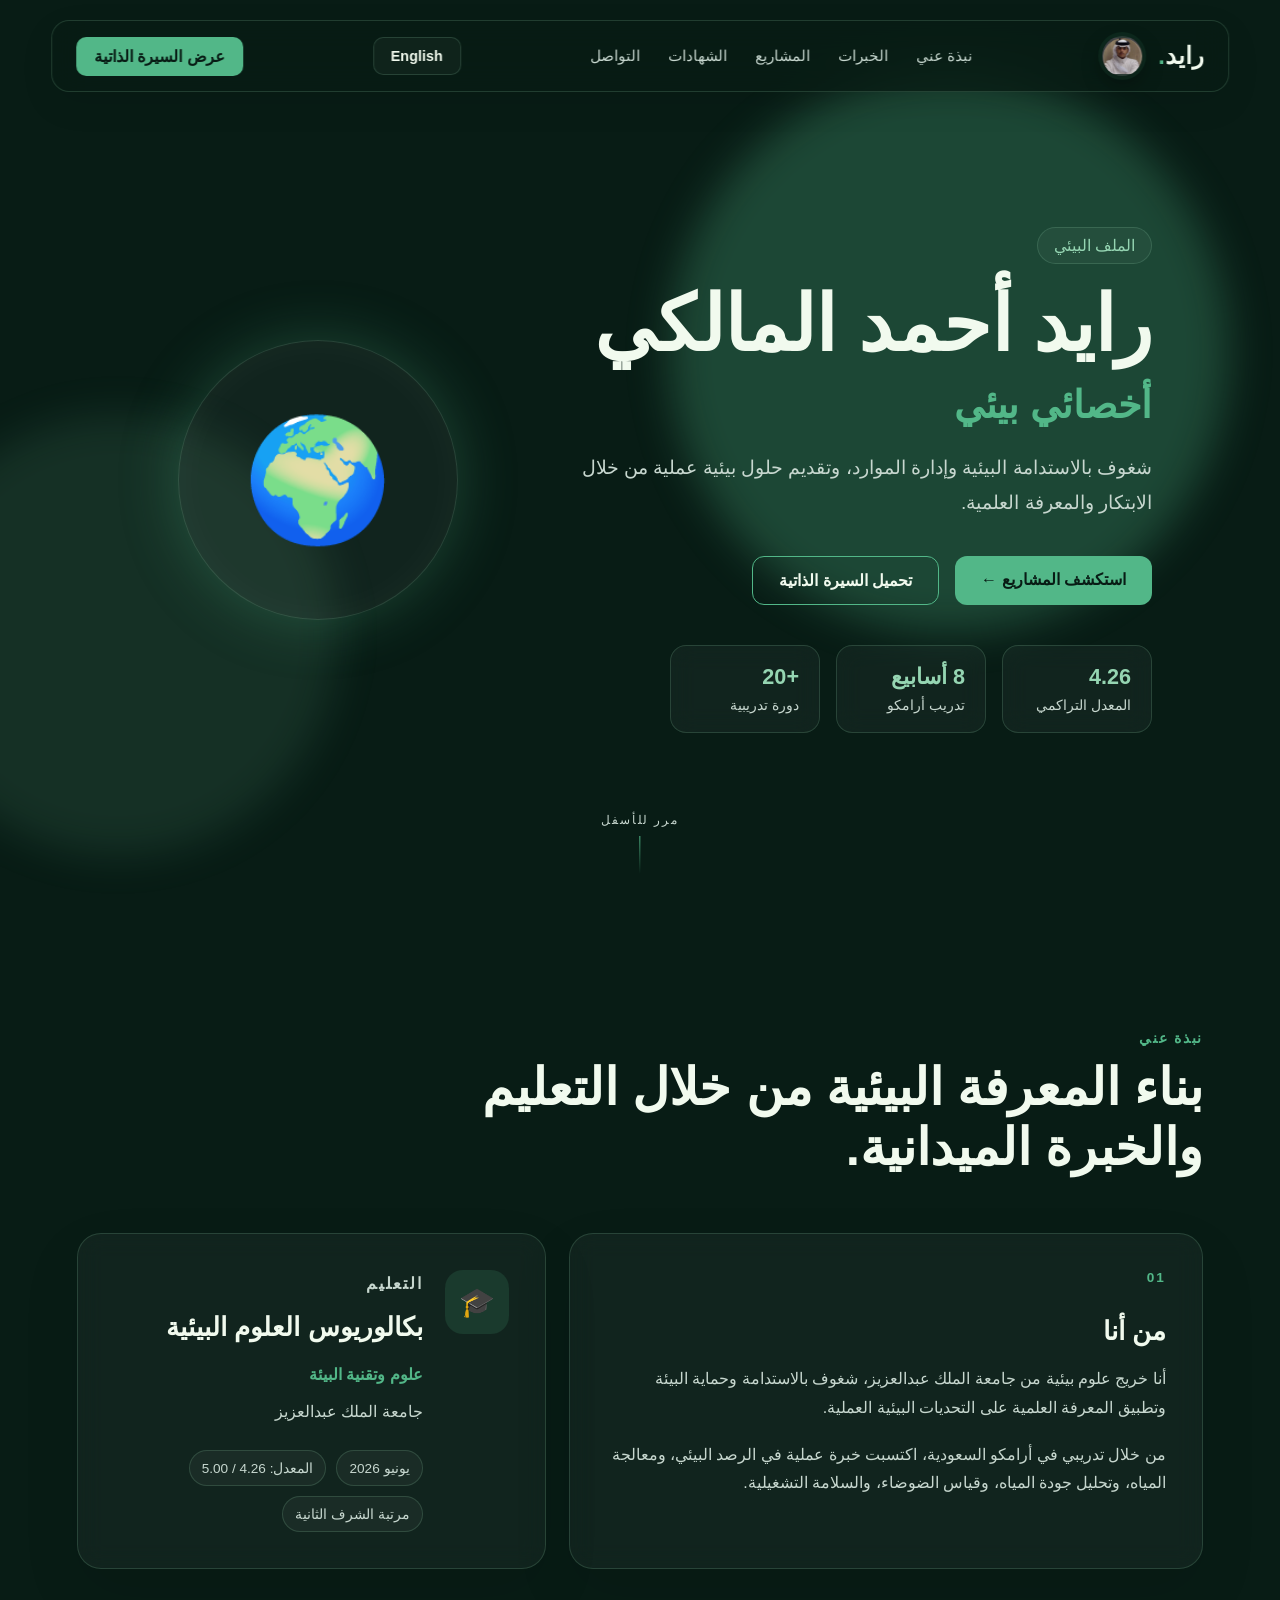
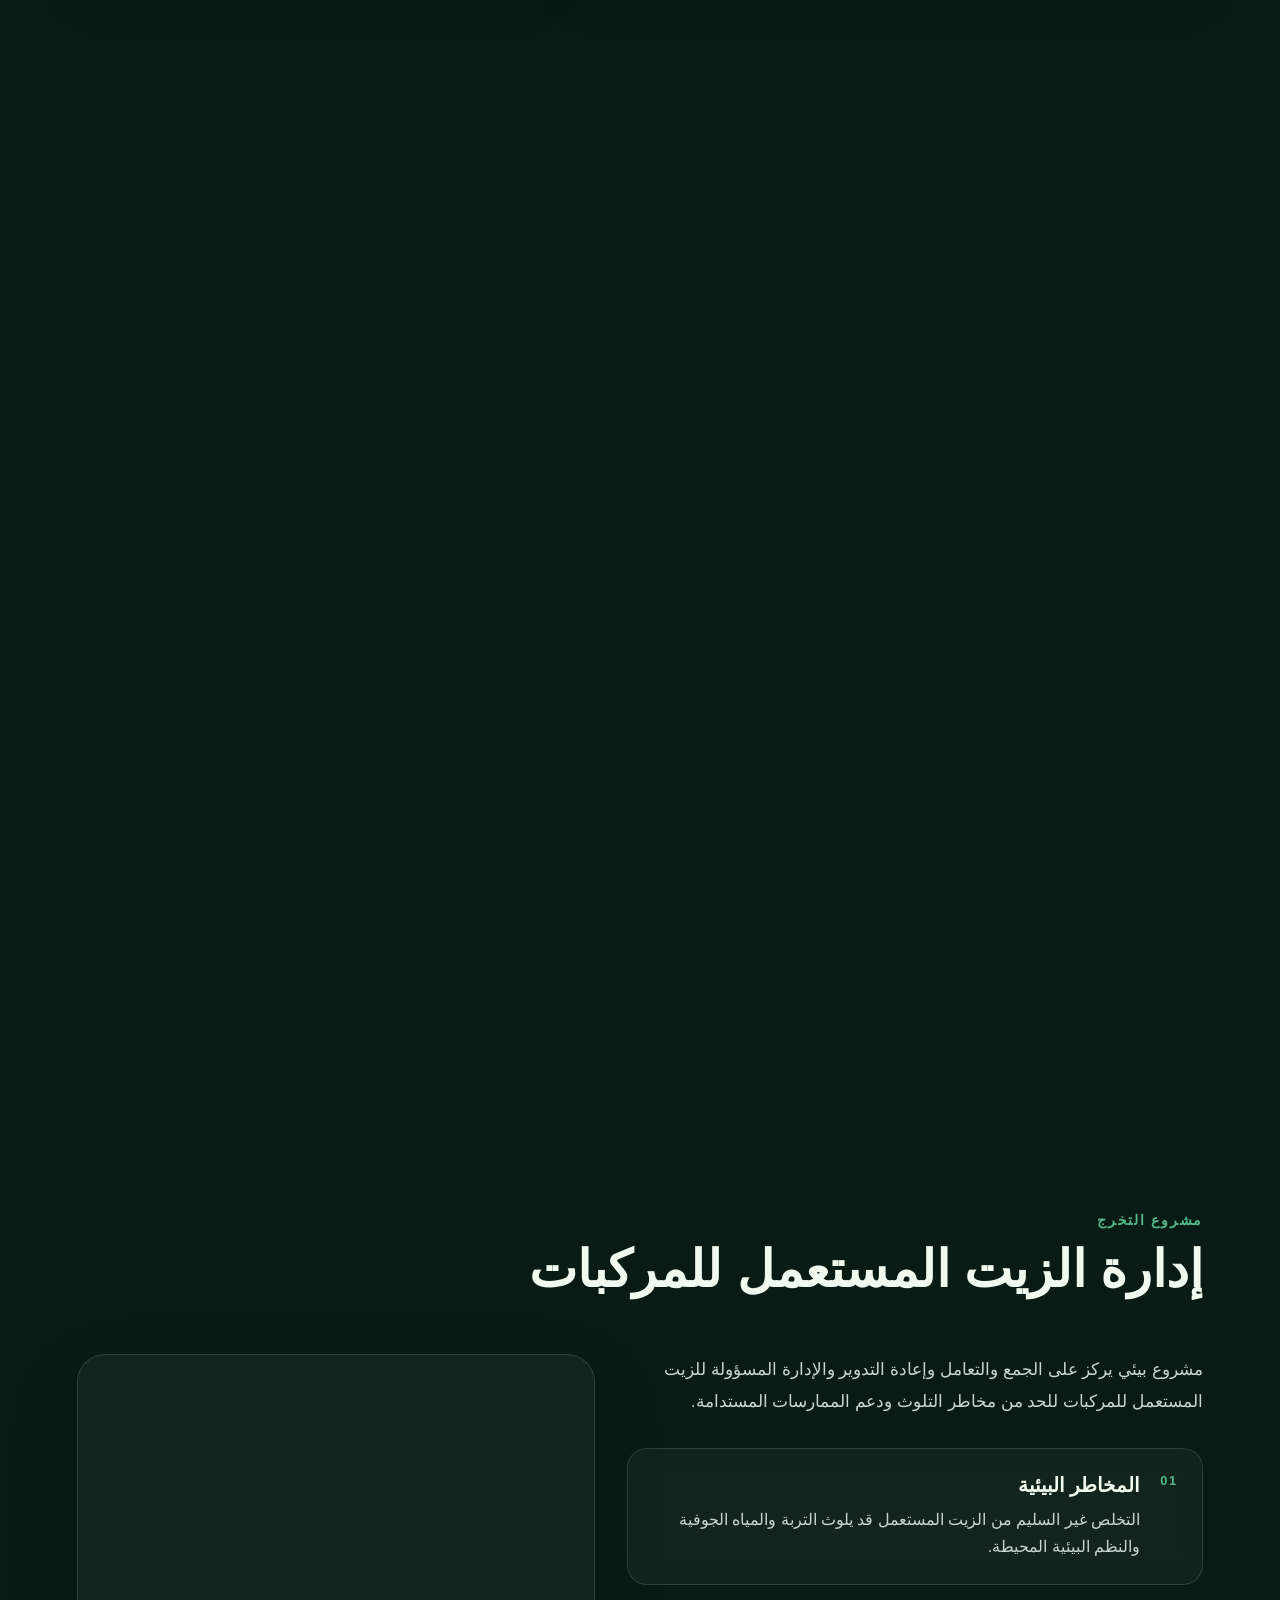
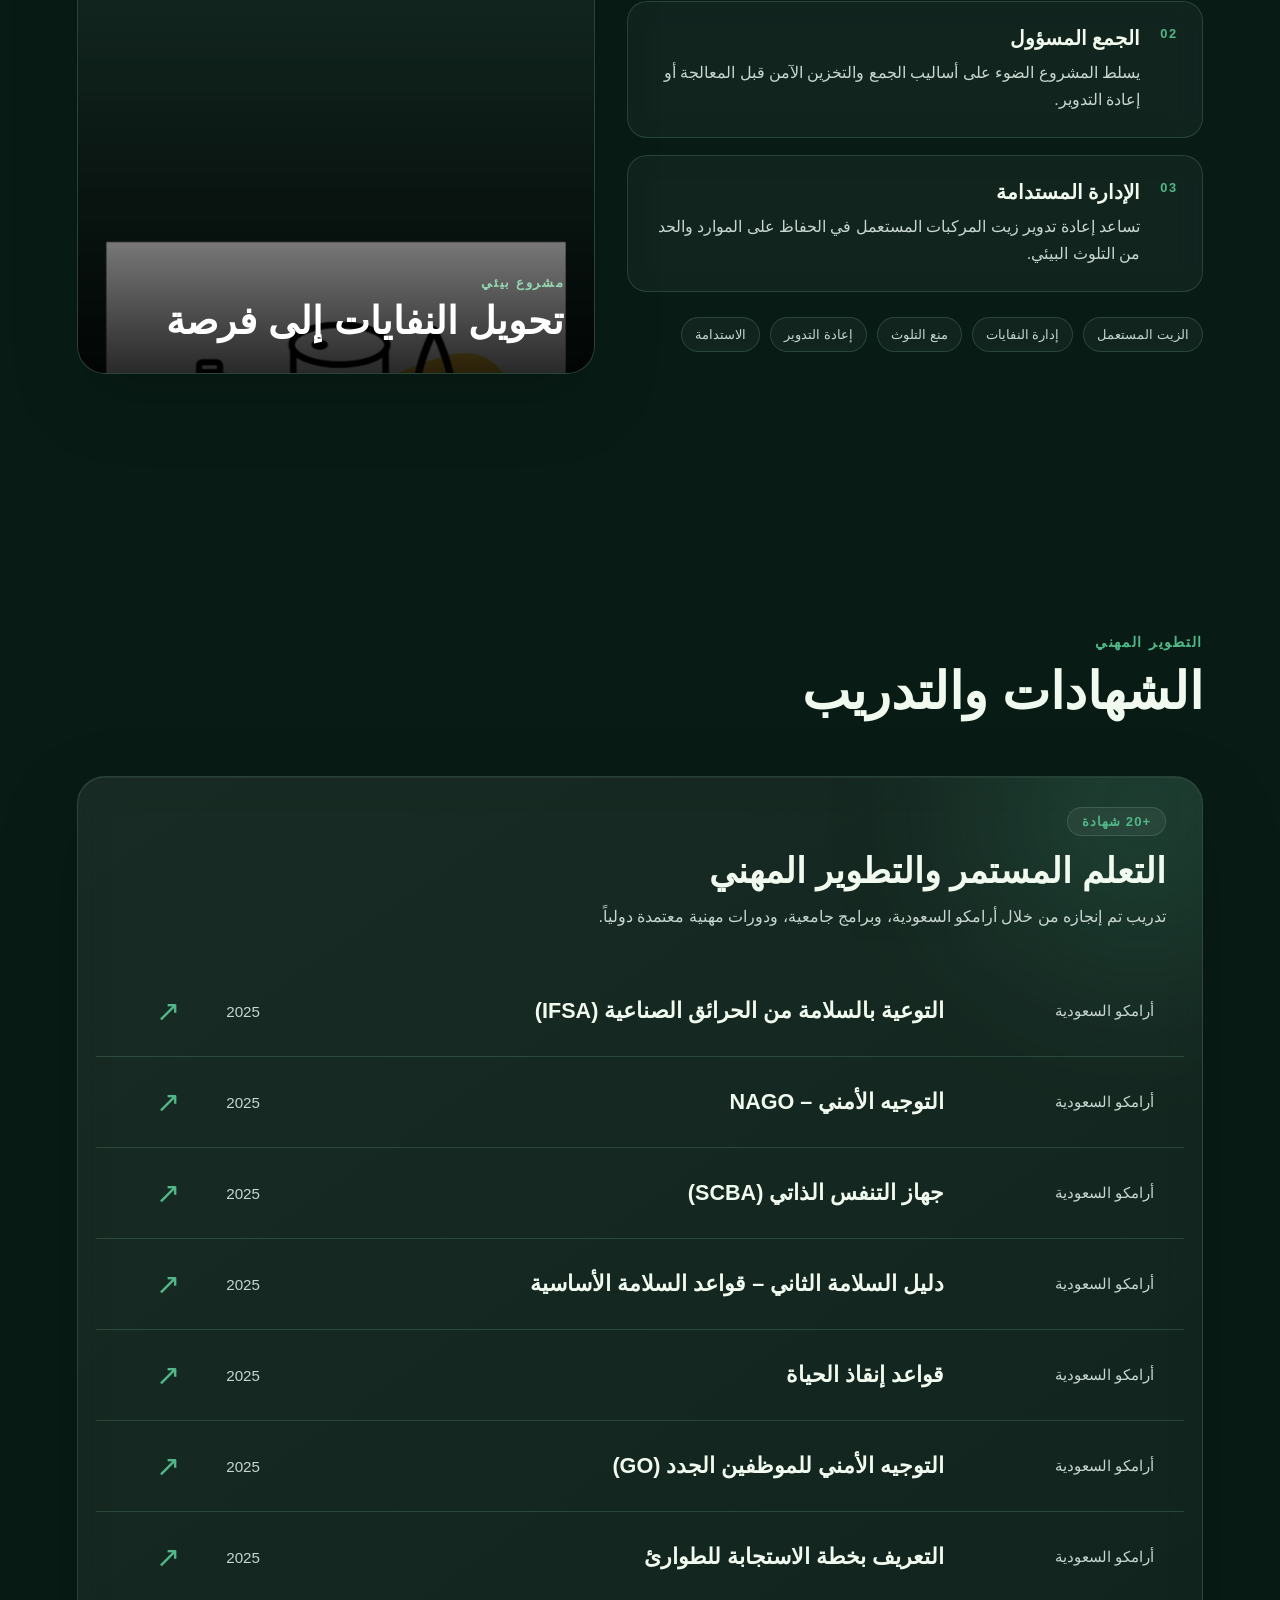
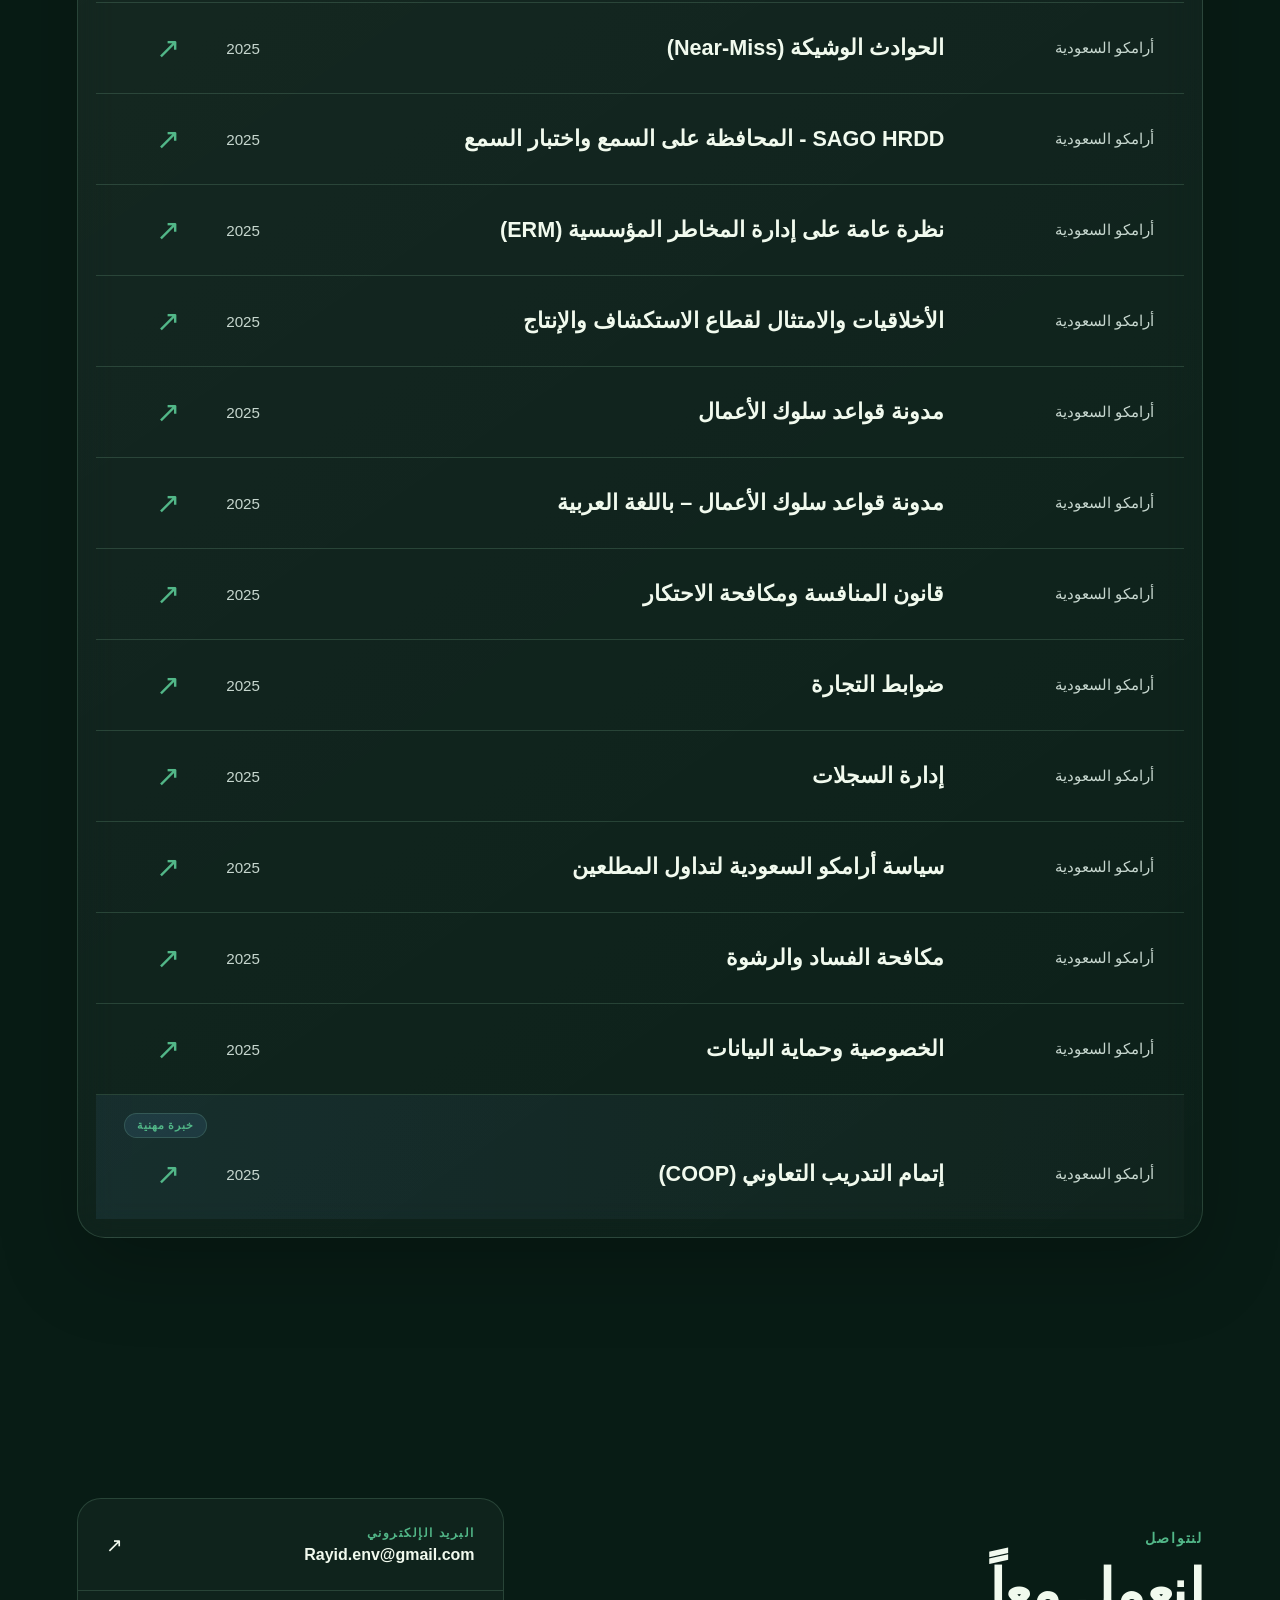
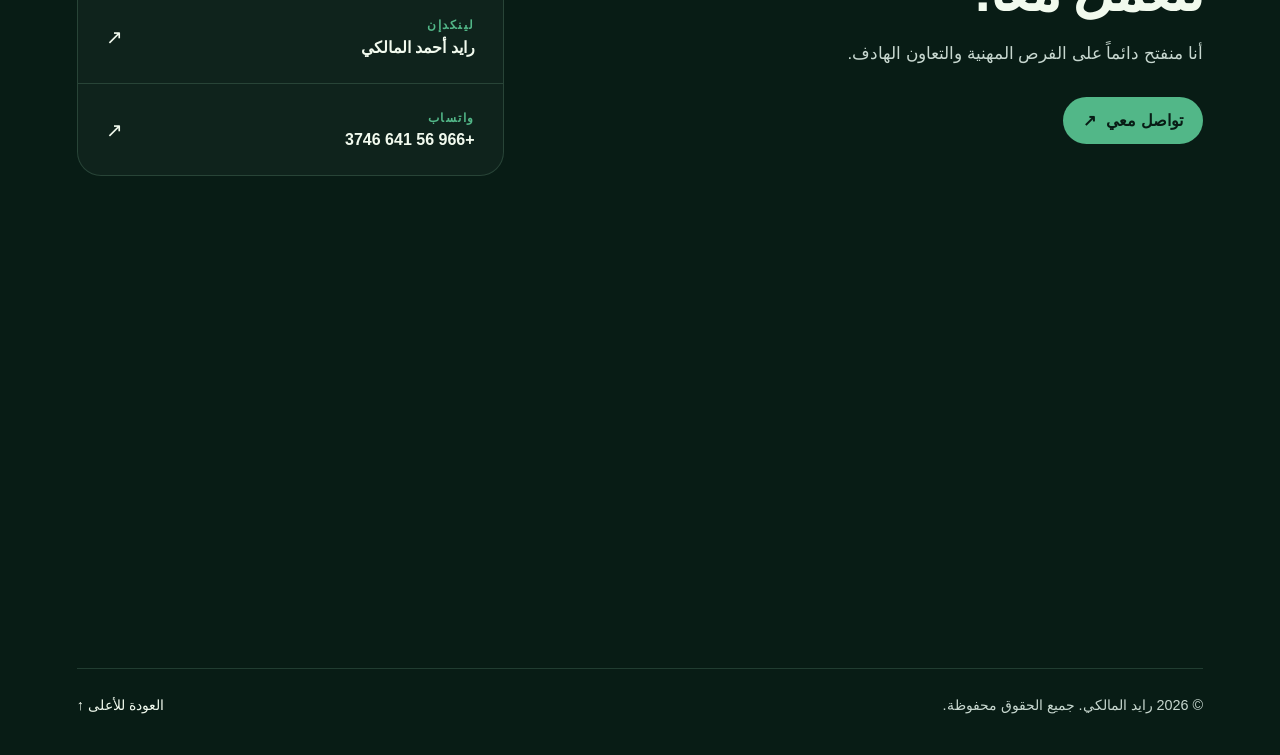
==== commit 5a6e44cc: "Add Arabic version and language switch and alsp arabic CV" ====
--- a/ar.html
+++ b/ar.html
@@ -47,7 +47,7 @@
     English
 </a>
         <a
-            href="Rayid.env cv.eng.pdf"
+            href="RayidAR.env.cv .pdf"
             class="cv-button"
             target="_blank"
         >
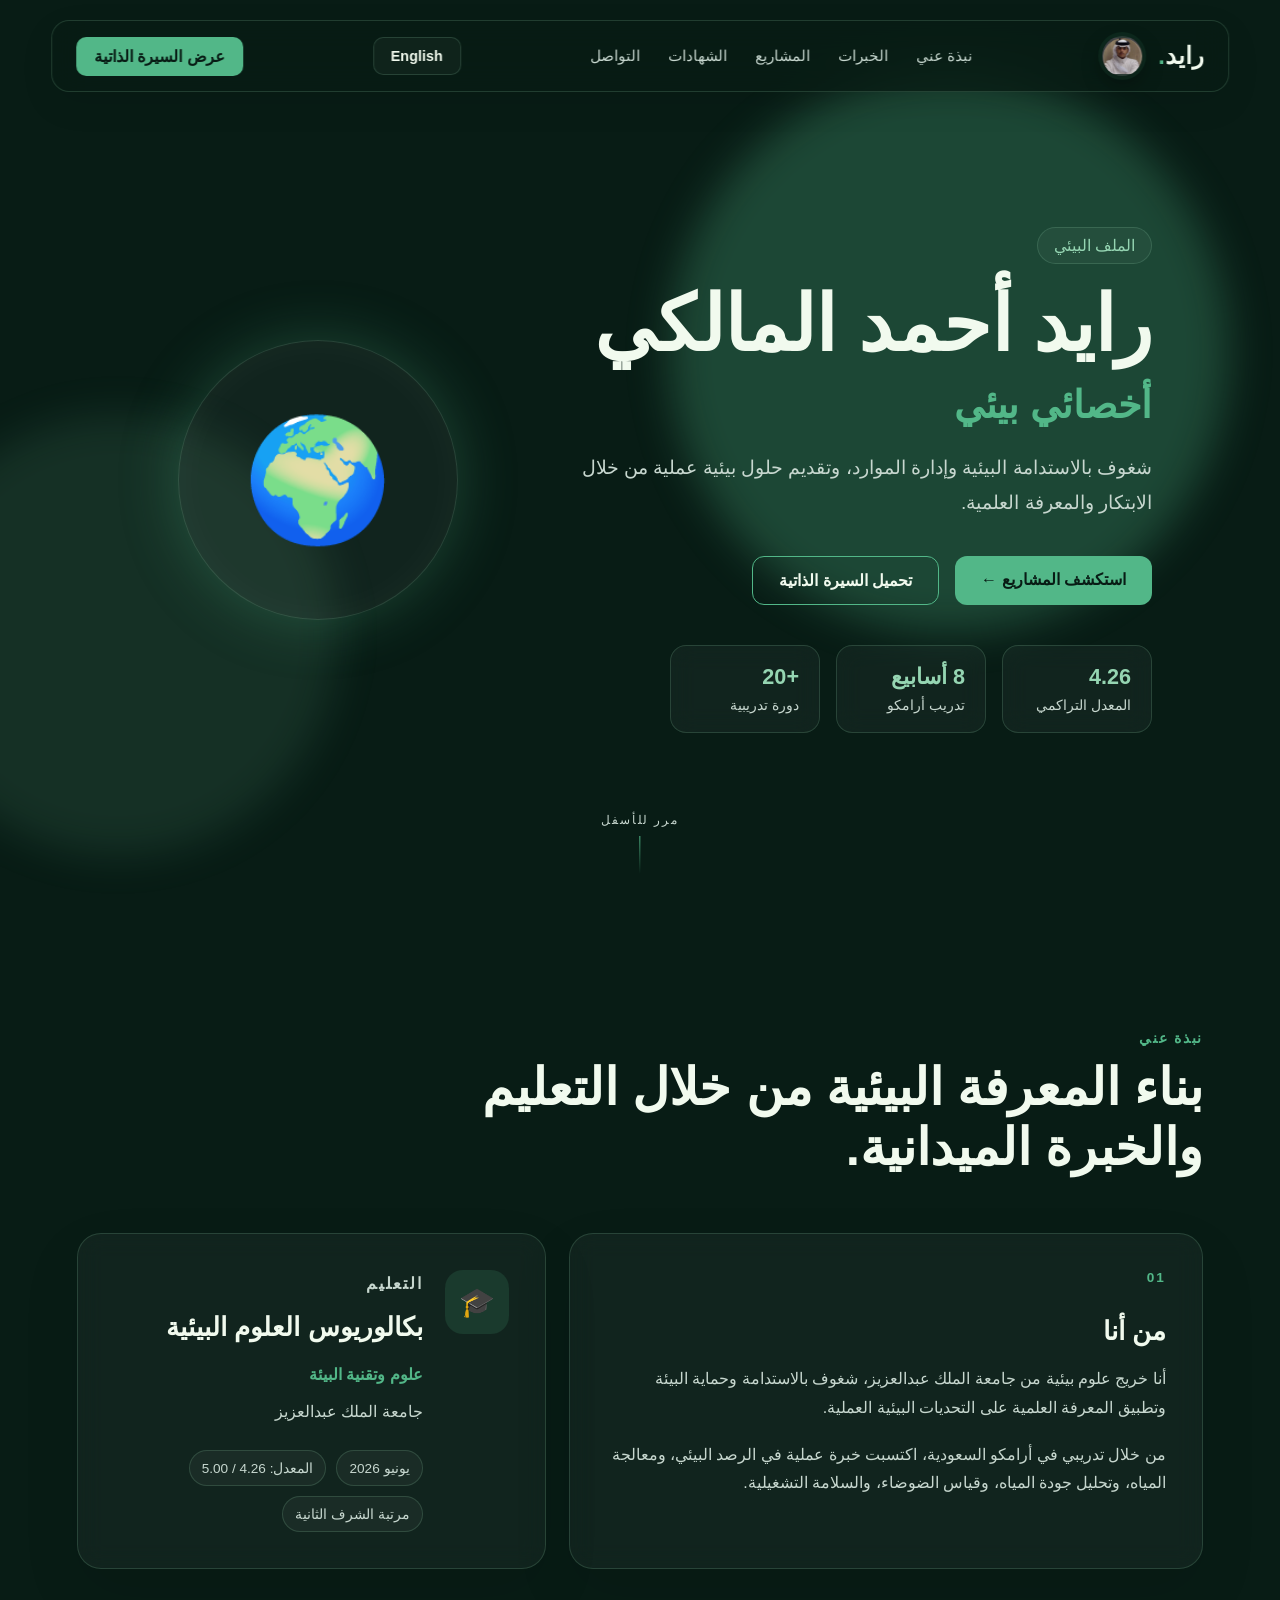
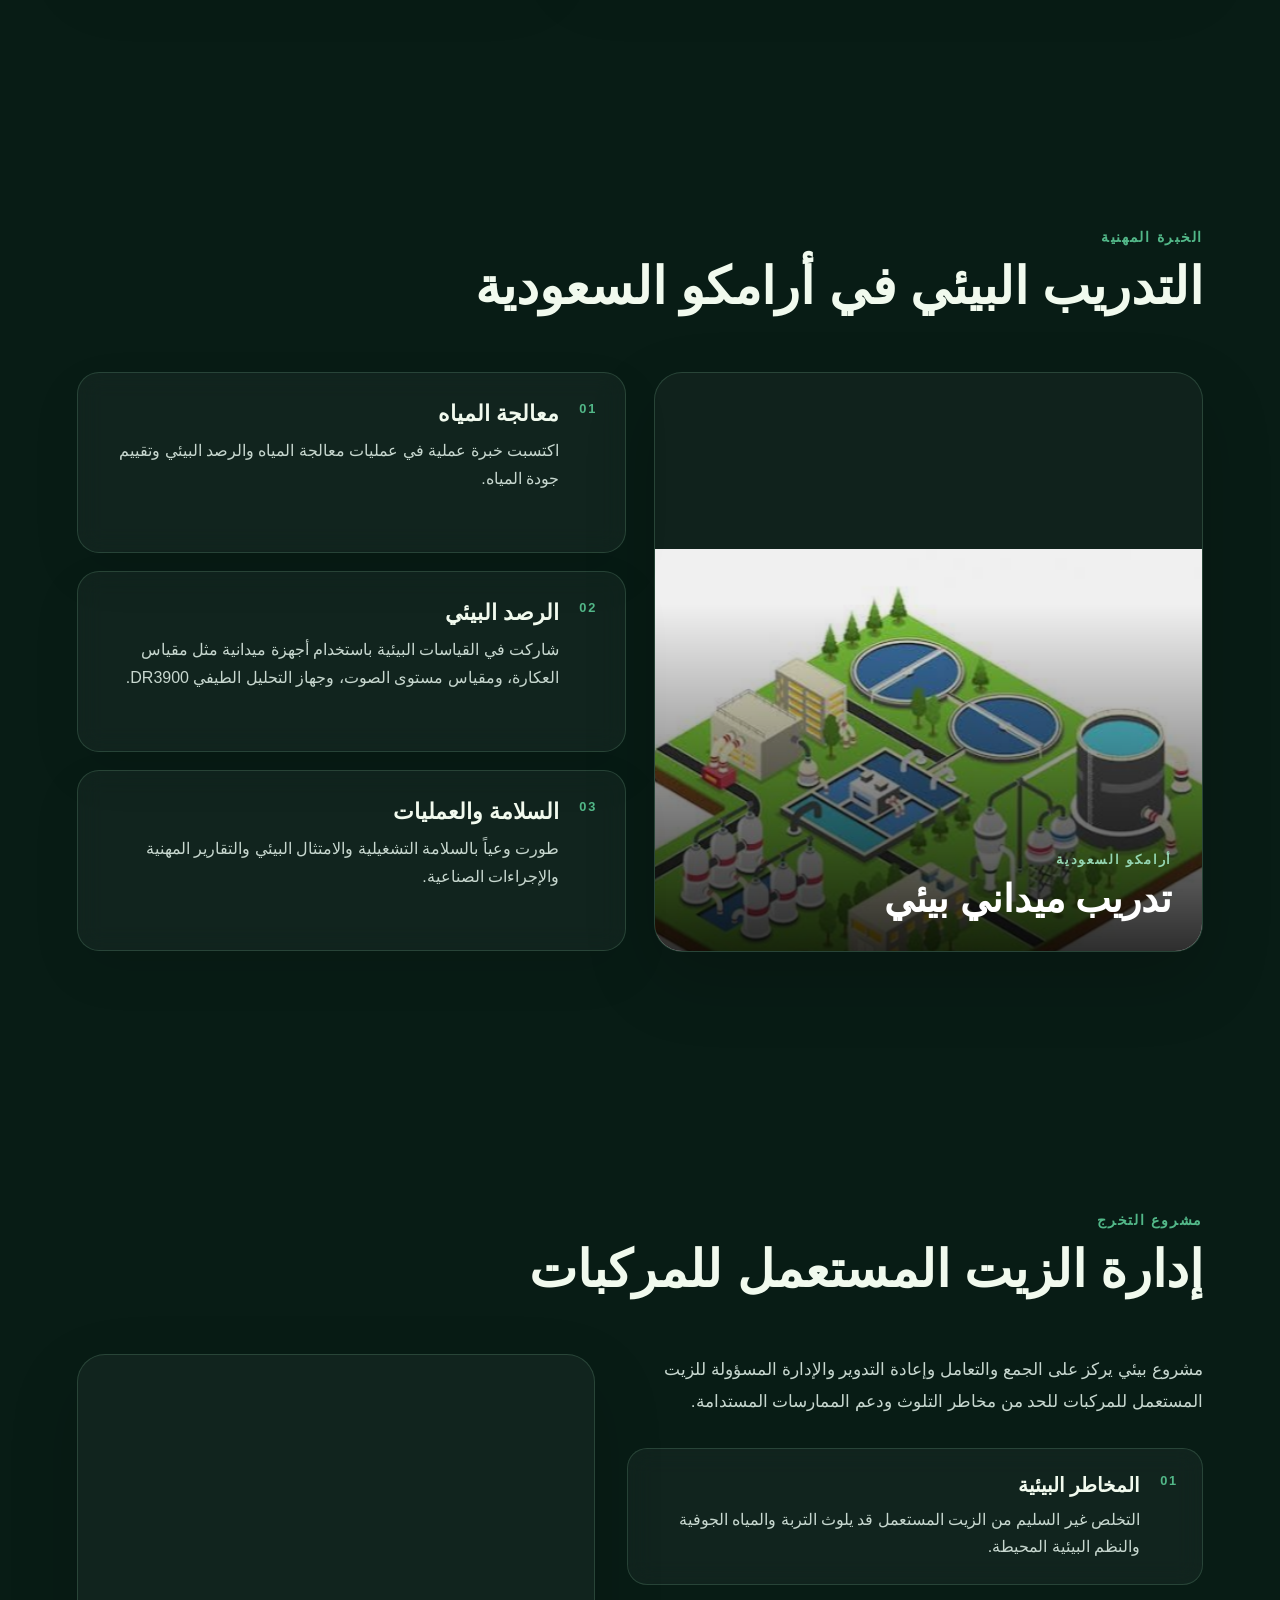
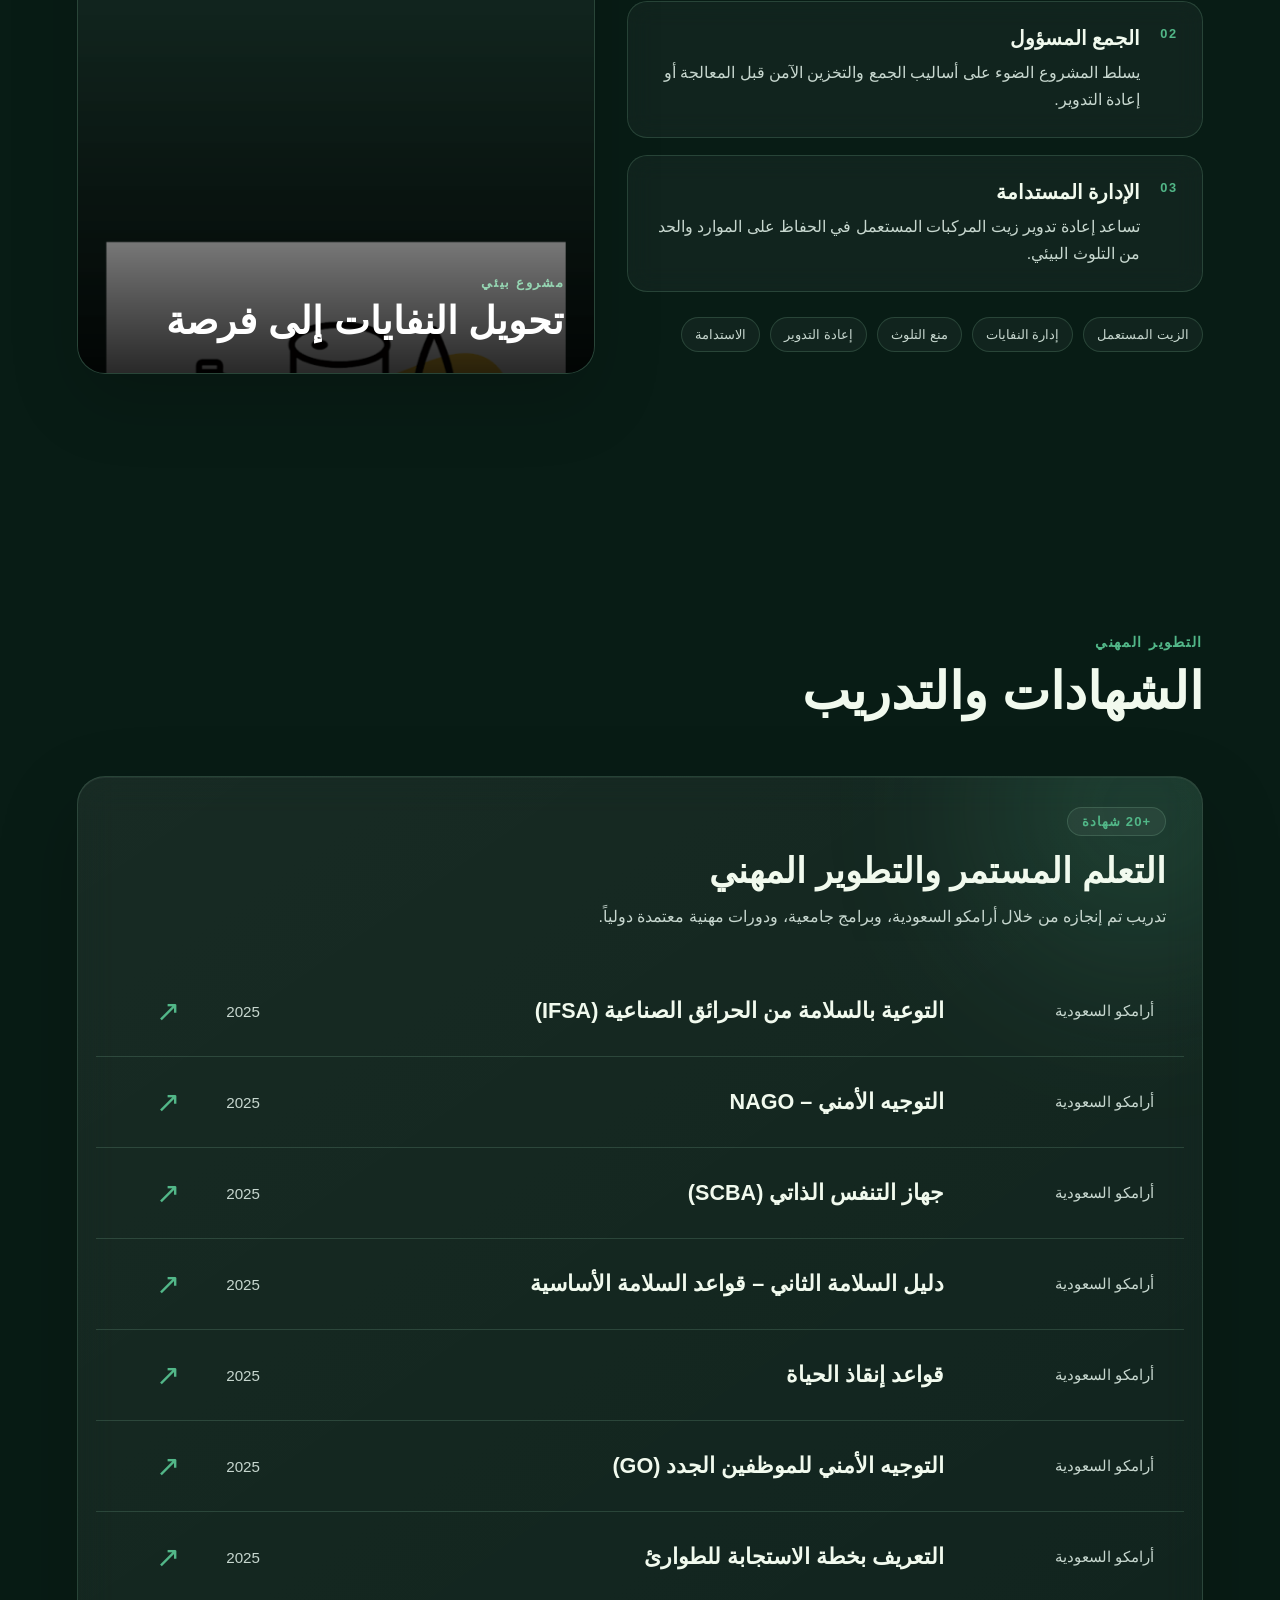
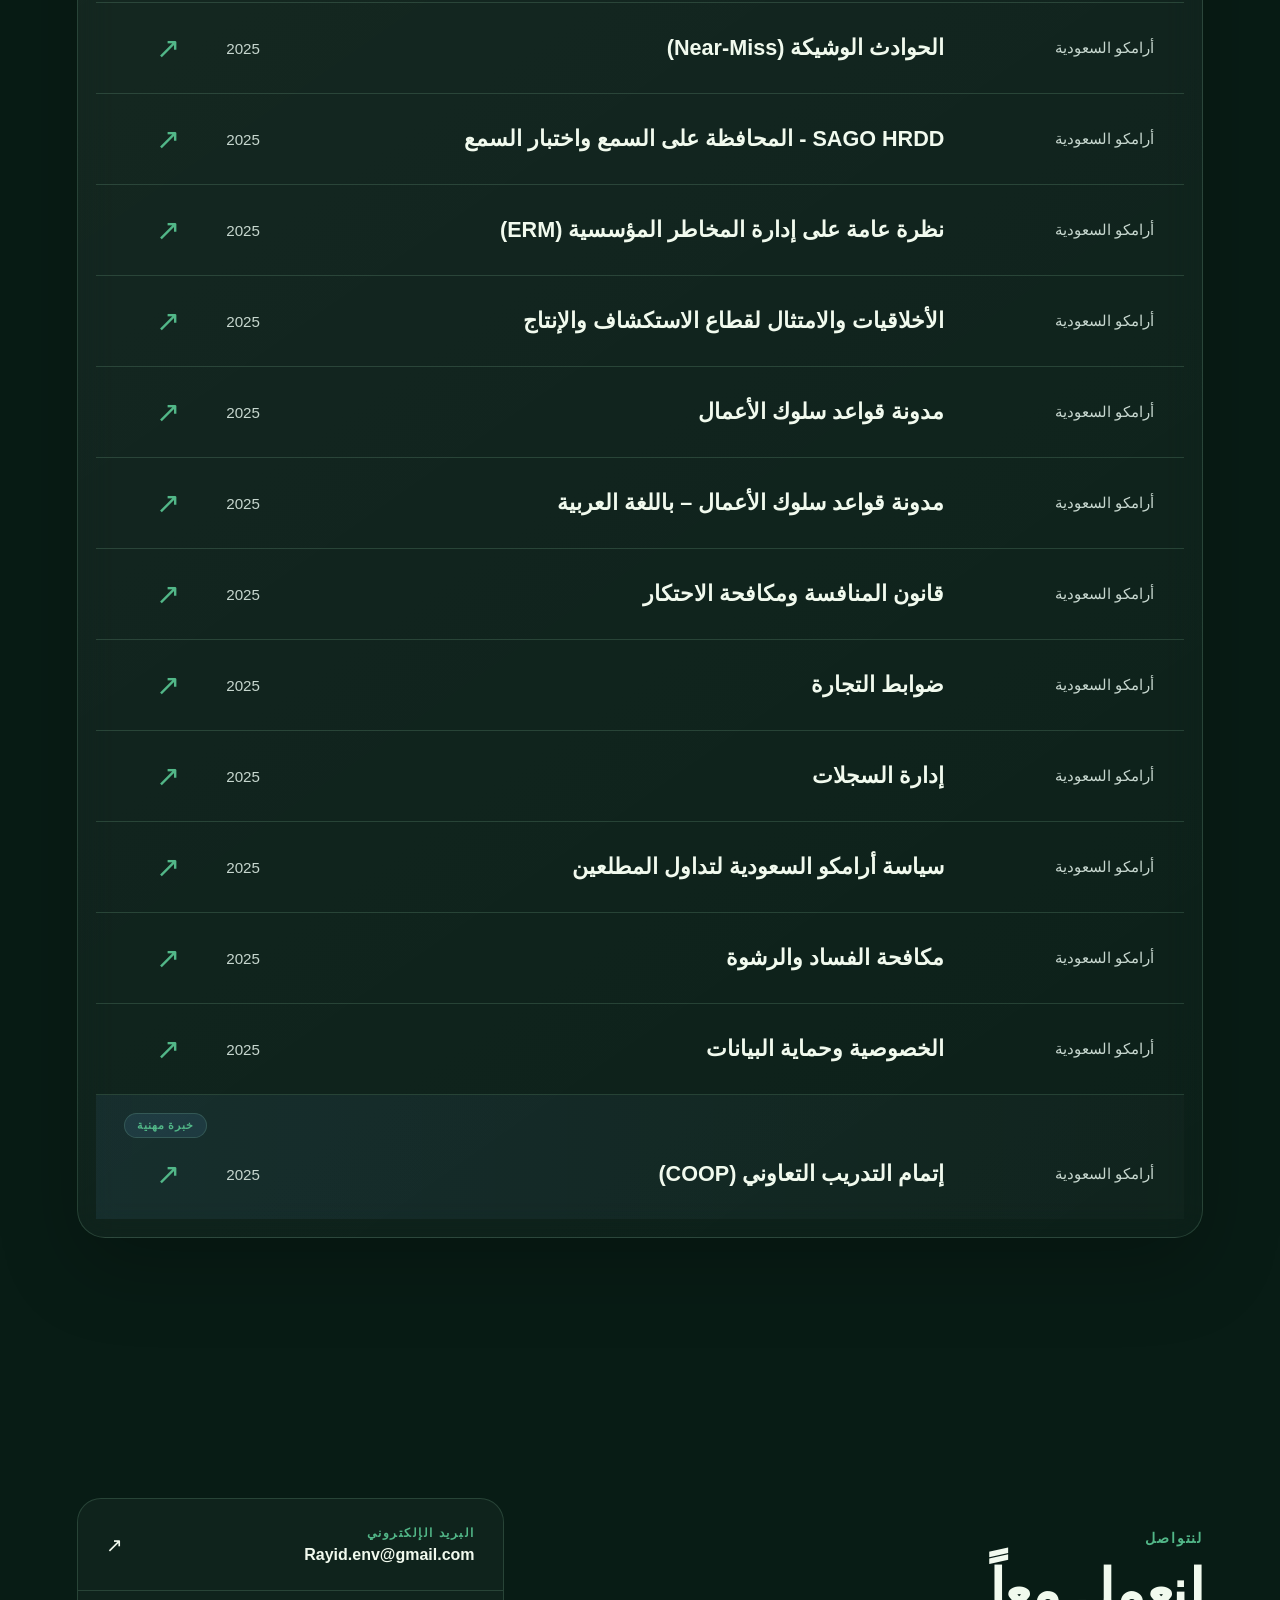
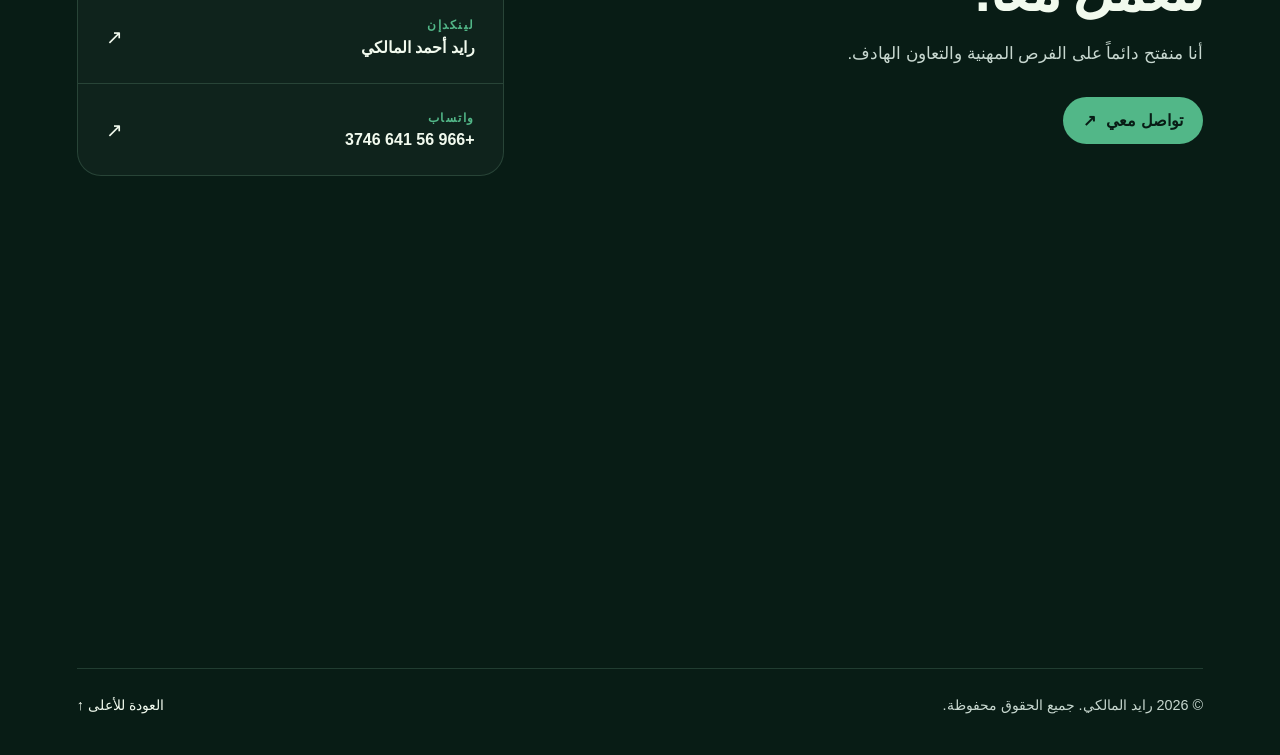
==== commit e80f915a: "Add Arabic version and language switch and alsp arabic CVV" ====
--- a/ar.html
+++ b/ar.html
@@ -88,7 +88,7 @@
                 </a>
 
                 <a
-                    href="Rayid.env cv.eng.pdf"
+                    href="RayidAR.env.cv .pdf"
                     class="secondary-button"
                     target="_blank"
                 >
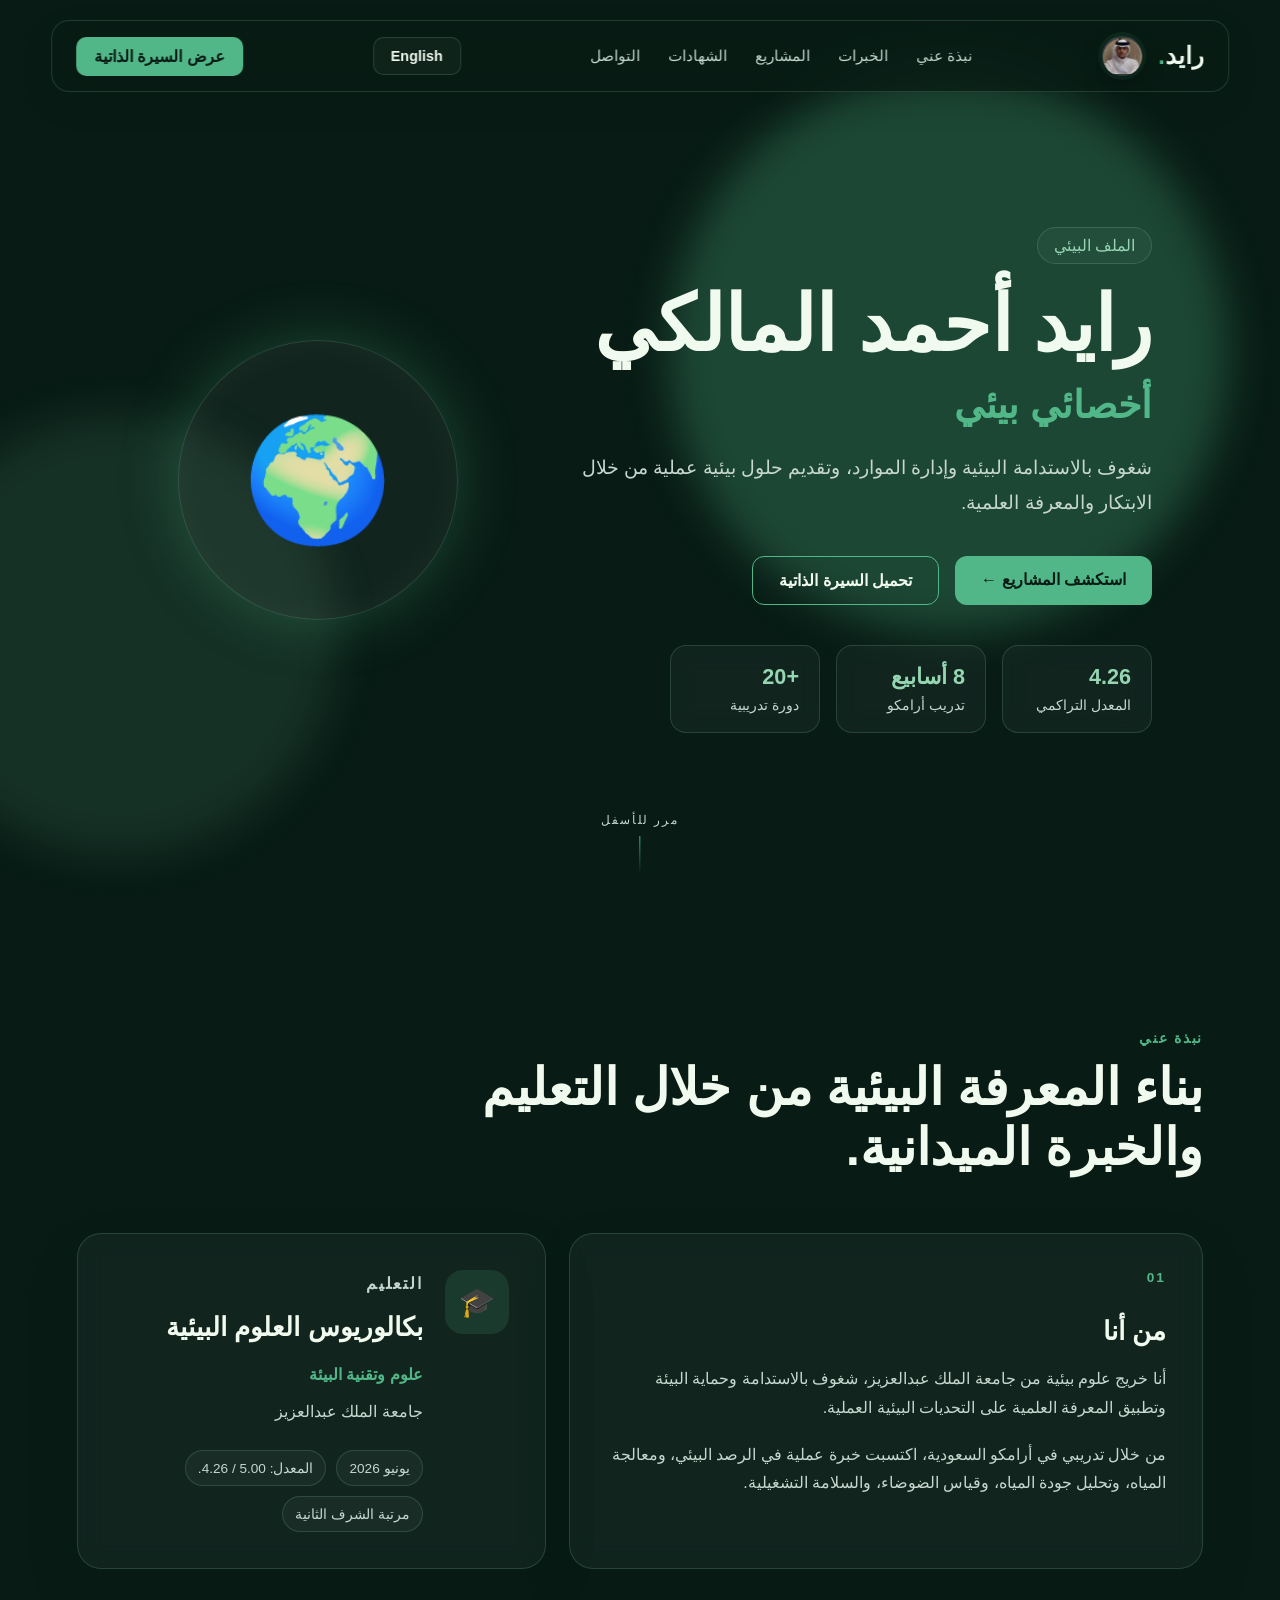
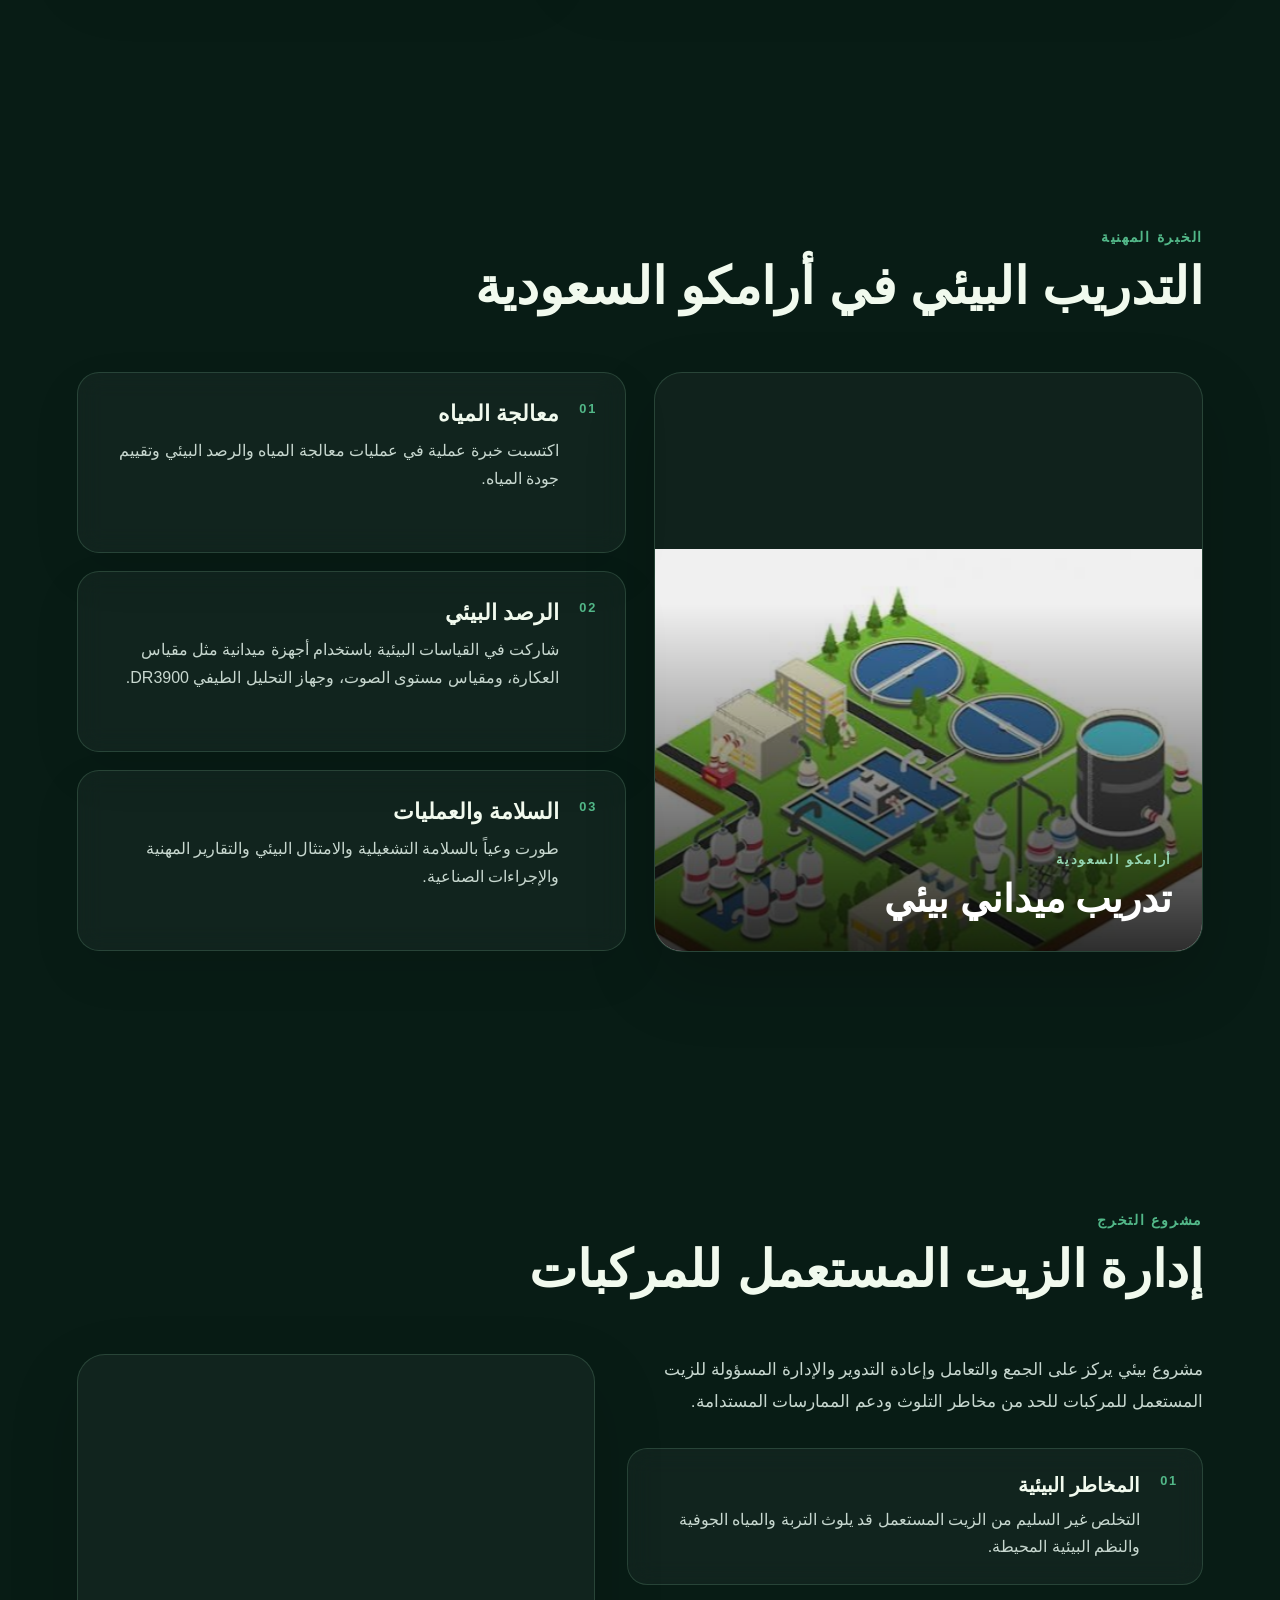
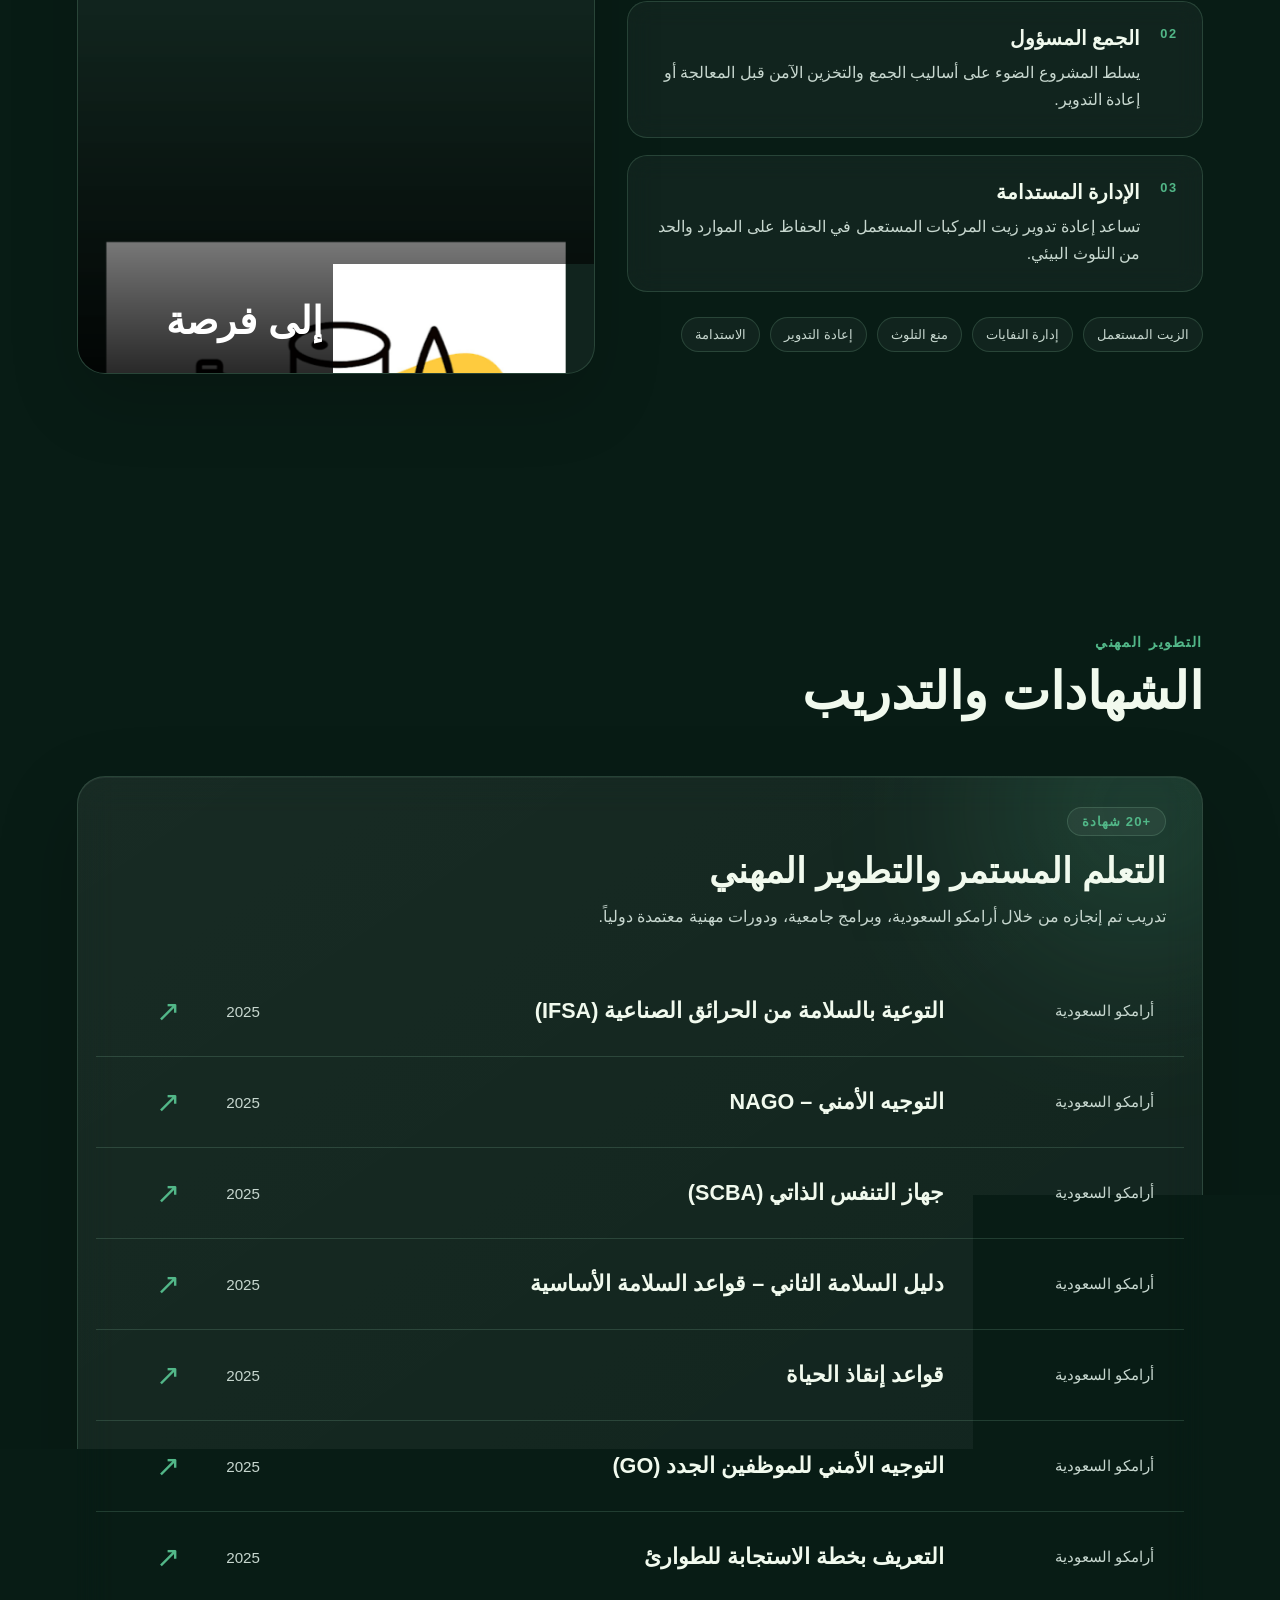
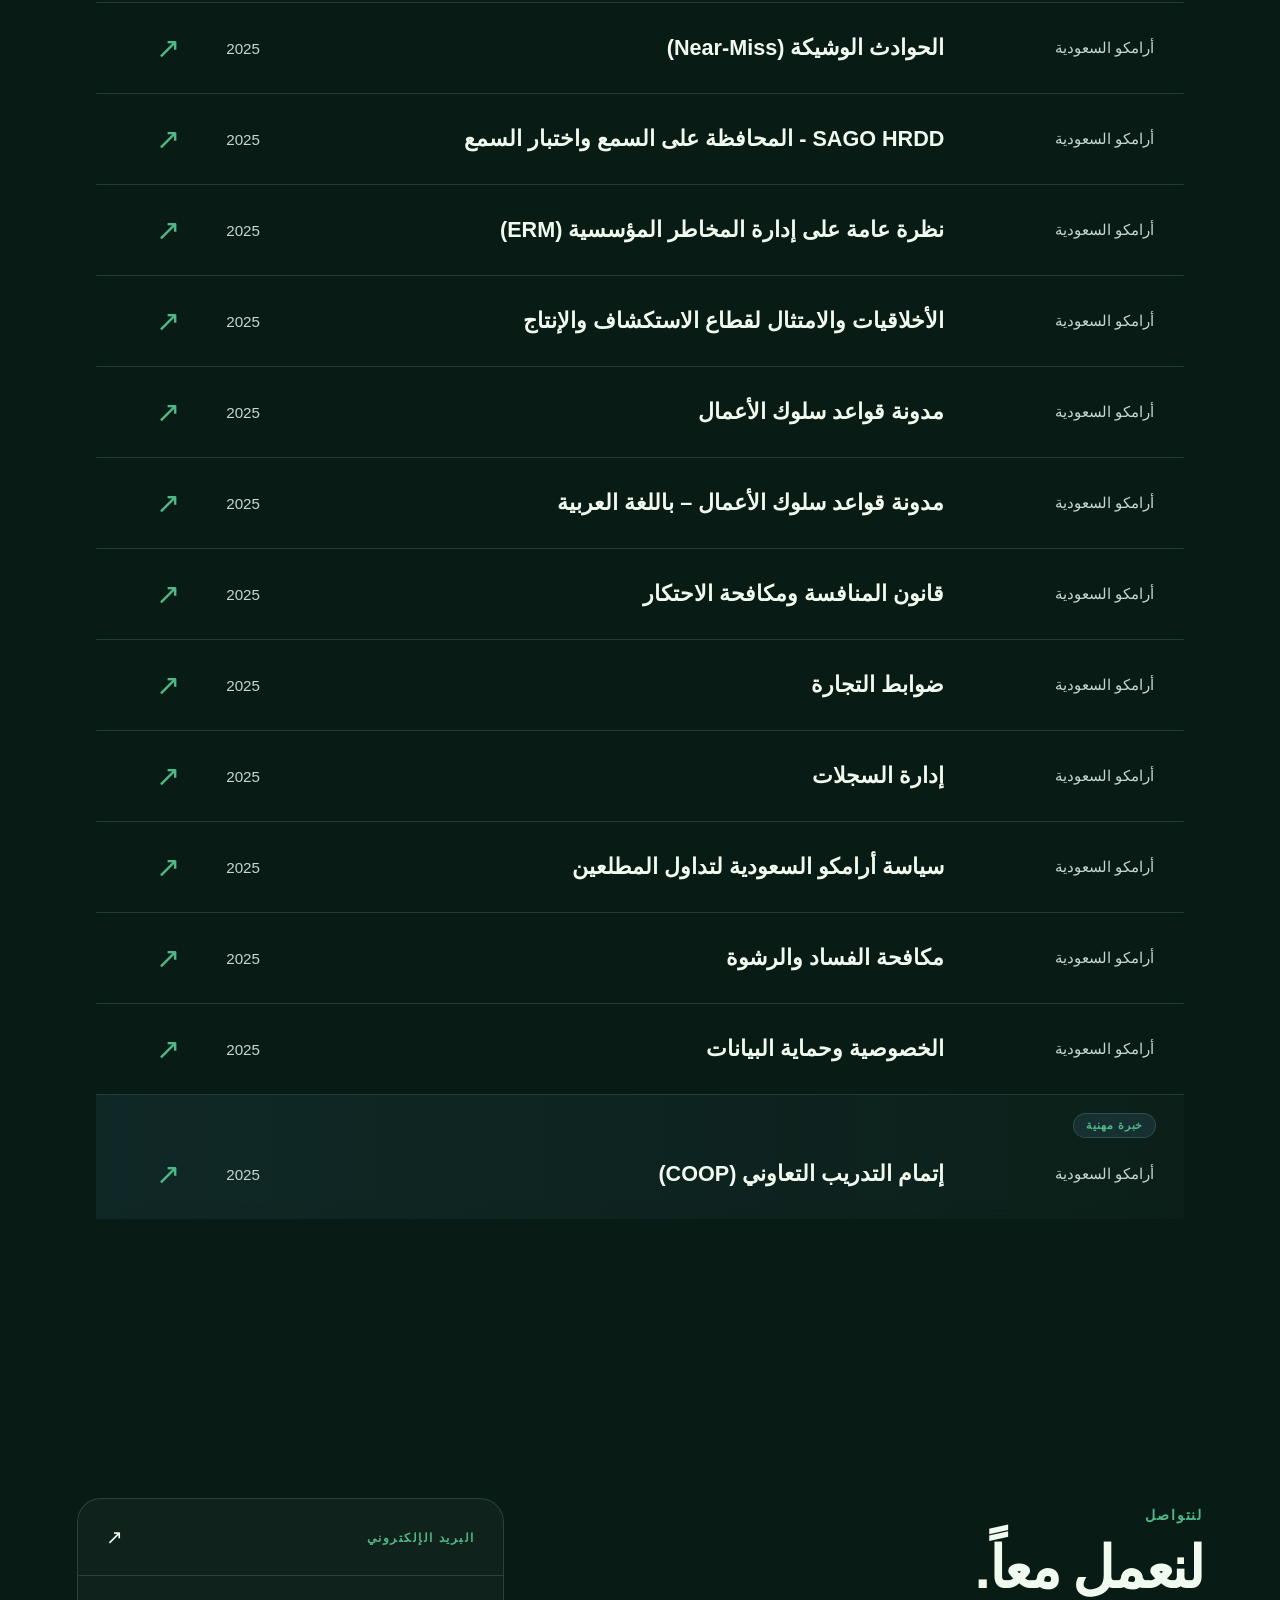
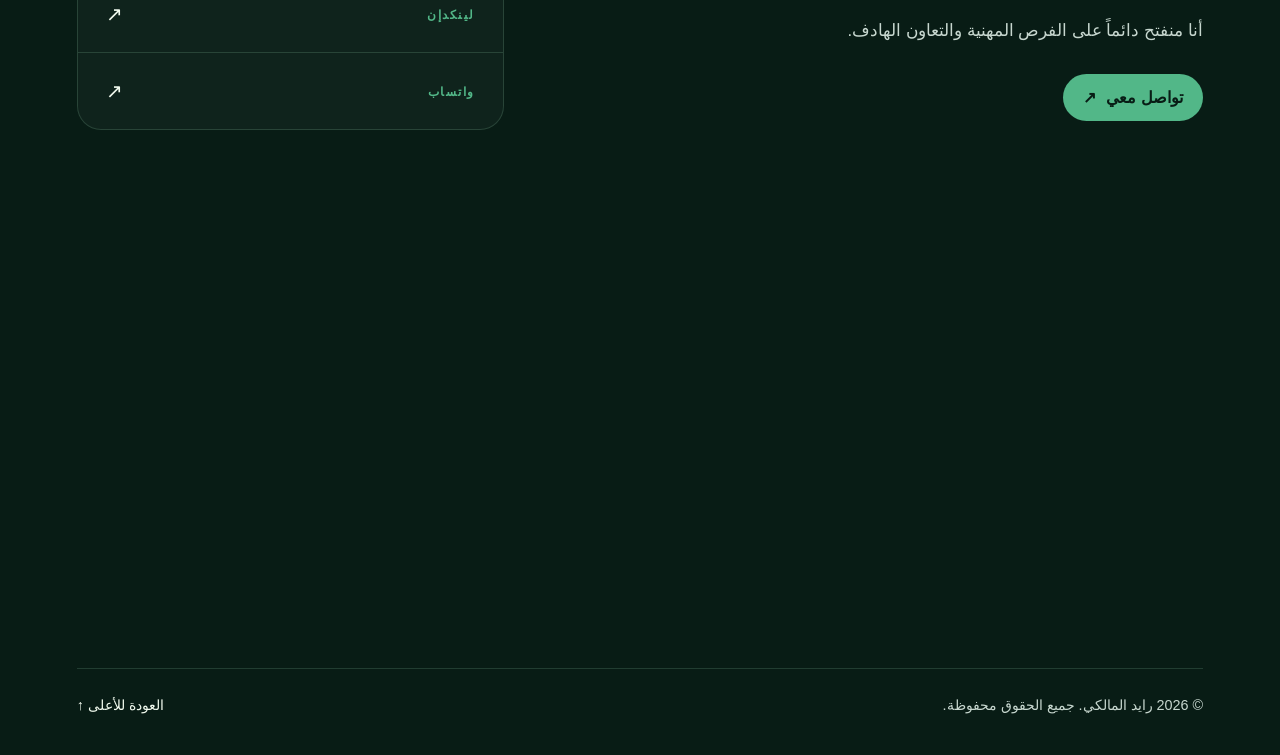
==== commit 97e869b6: "Add Arabic version and language switch and alsp arabic CVVv" ====
--- a/ar.html
+++ b/ar.html
@@ -204,7 +204,7 @@
 
                         <div class="education-details">
                             <span>يونيو 2026</span>
-                            <span>المعدل: 4.26 / 5.00</span>
+                            <span>المعدل: 5.00 / 4.26.</span>
                             <span>مرتبة الشرف الثانية</span>
                         </div>
 
@@ -882,7 +882,6 @@
             >
                 <div class="contact-action-text">
                     <span>البريد الإلكتروني</span>
-                    <strong>Rayid.env@gmail.com</strong>
                 </div>
 
                 <span class="contact-arrow">↗</span>
@@ -896,7 +895,6 @@
             >
                 <div class="contact-action-text">
                     <span>لينكدإن</span>
-                    <strong>رايد أحمد المالكي</strong>
                 </div>
 
                 <span class="contact-arrow">↗</span>
@@ -909,7 +907,6 @@
 >
     <div class="contact-action-text">
         <span>واتساب</span>
-        <strong>+966 56 641 3746</strong>
     </div>
 
     <span class="contact-arrow">↗</span>
--- a/style.css
+++ b/style.css
@@ -1453,7 +1453,11 @@
     letter-spacing: 0.08em;
     text-transform: uppercase;
 }
-
+/* Arabic version only */
+html[lang="ar"] .featured-certificate .certificate-badge {
+    right: 28px;
+    left: auto;
+}
 .certificate-badge {
     display: inline-flex;
     align-items: center;
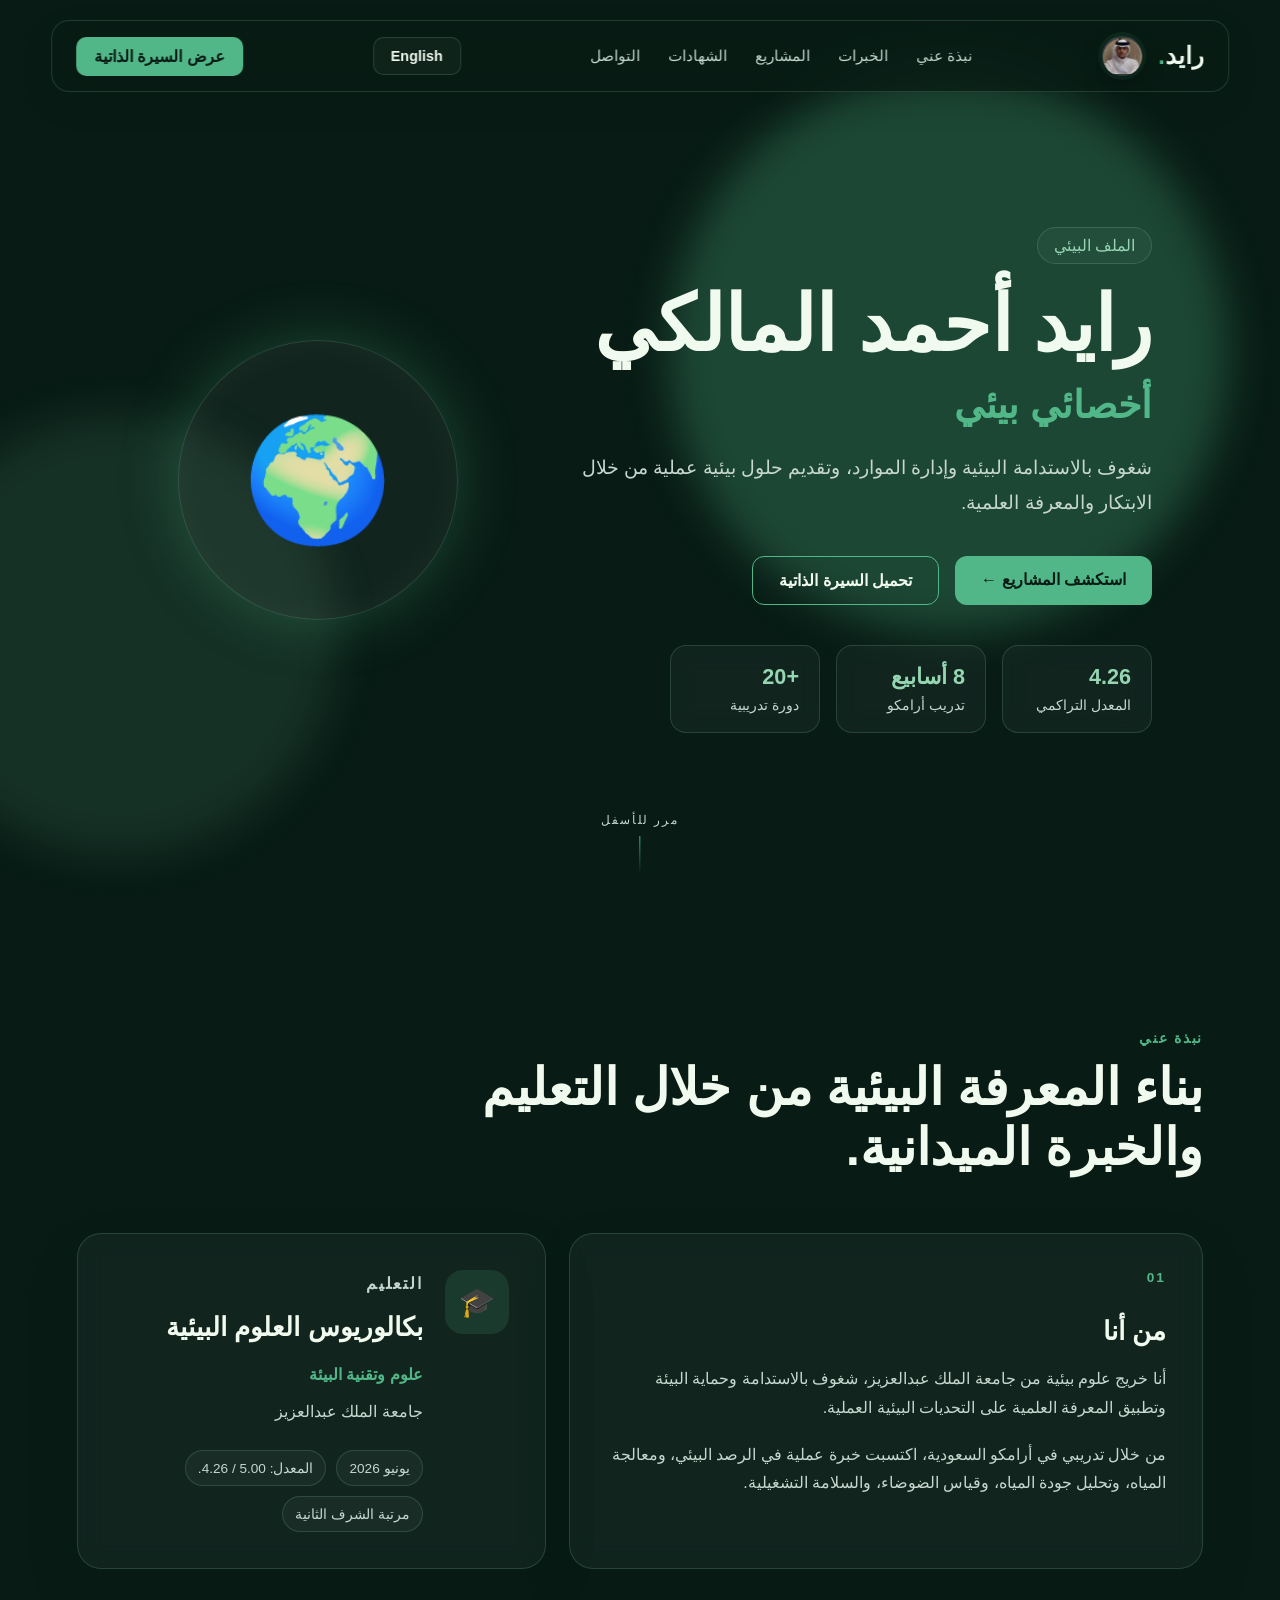
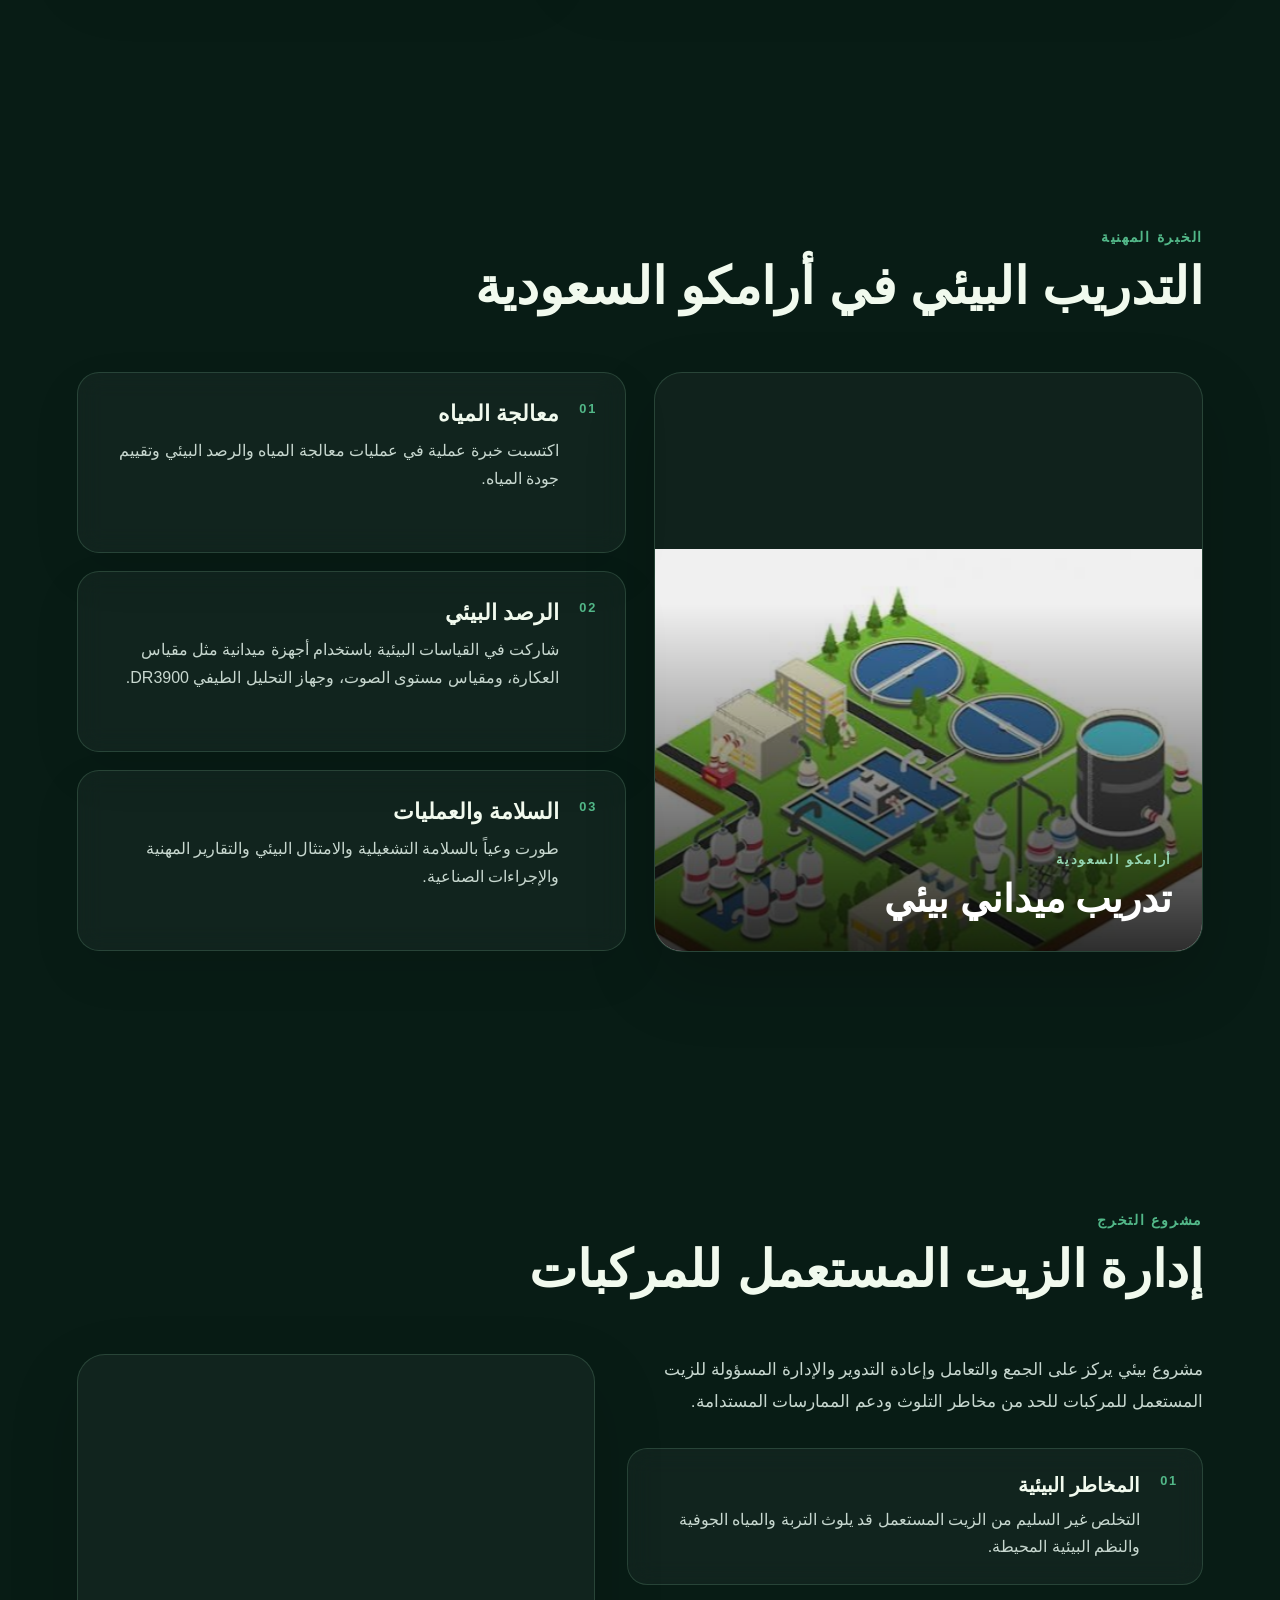
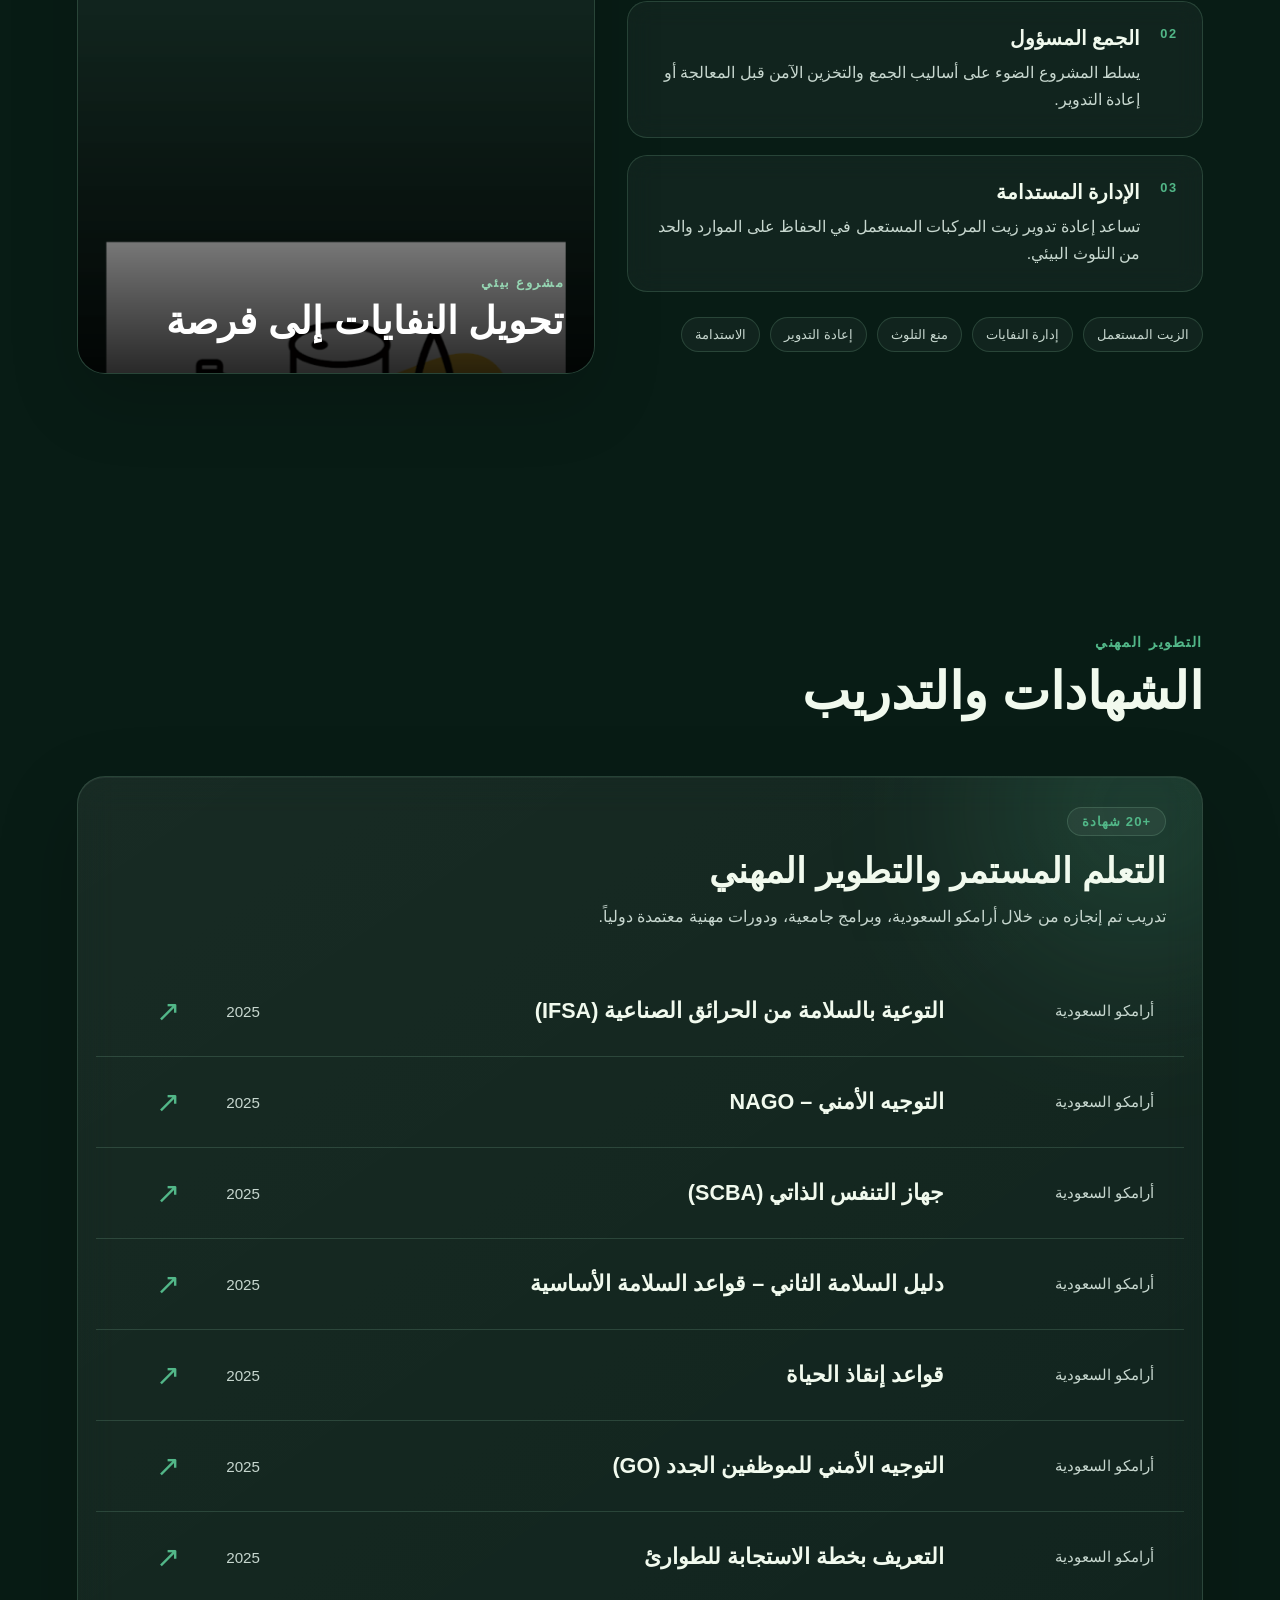
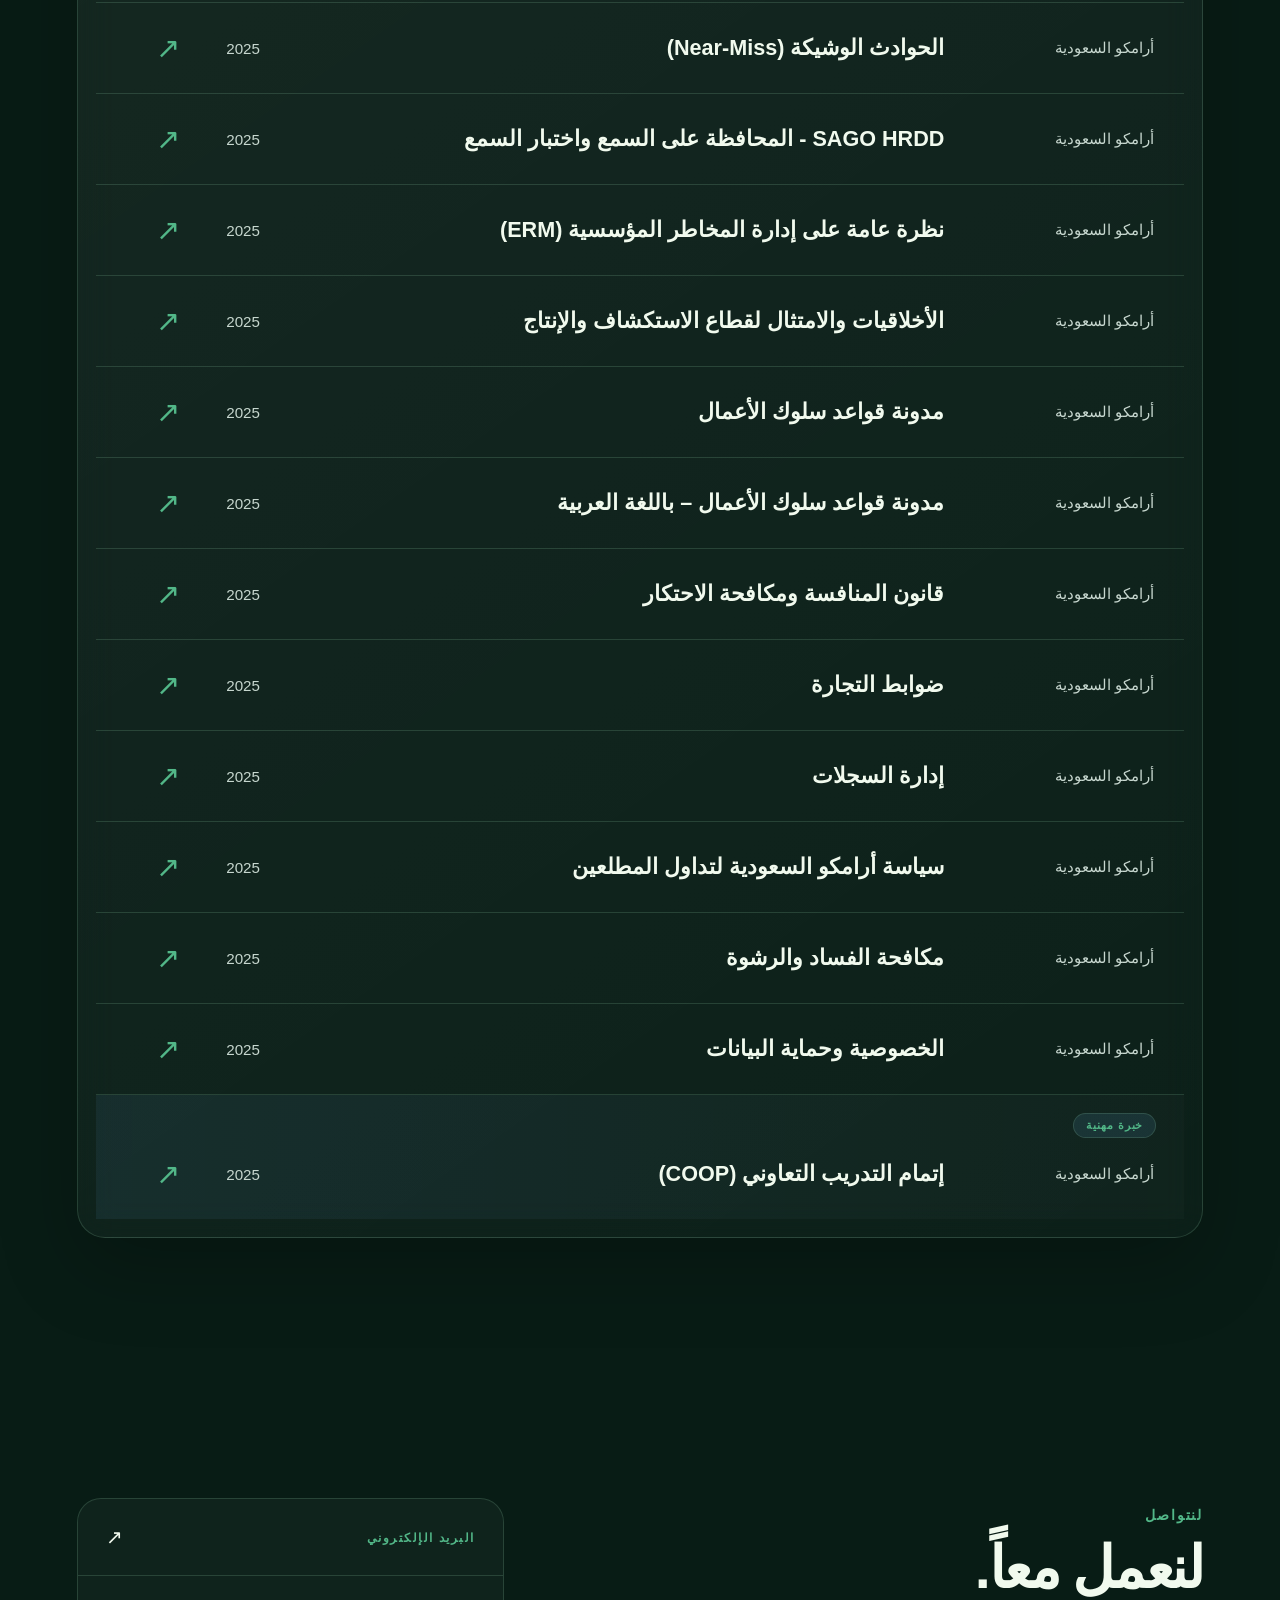
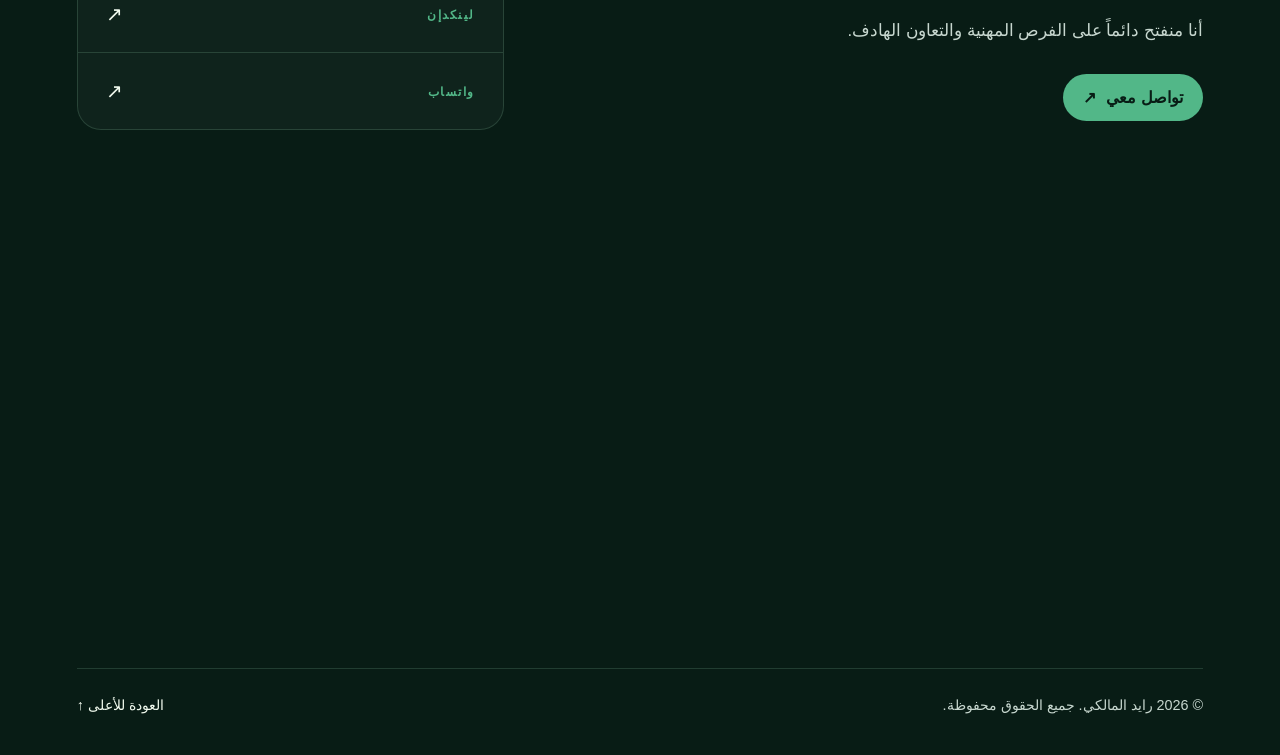
==== commit 42fa7d5f: "Modifications" ====
--- a/ar.html
+++ b/ar.html
@@ -725,8 +725,8 @@
 </a>
 
 <a
-    href="assets/certificates/Competition Anti-Trust Law.pdf"
-    data-pdf="assets/certificates/Competition Anti-Trust Law.pdf"
+   href="assets/certificates/Competition  Anti-Trust Law.pdf"
+data-pdf="assets/certificates/Competition  Anti-Trust Law.pdf"
     target="_blank"
     rel="noopener noreferrer"
     class="certificate-card reveal"
@@ -789,8 +789,8 @@
 </a>
 
 <a
-    href="assets/certificates/Anti-Corruption Anti-Bribery.pdf"
-    data-pdf="assets/certificates/Anti-Corruption Anti-Bribery.pdf"
+   href="assets/certificates/Anti-Corruption  Anti-Bribery.pdf"
+data-pdf="assets/certificates/Anti-Corruption  Anti-Bribery.pdf"
     target="_blank"
     rel="noopener noreferrer"
     class="certificate-card reveal"
